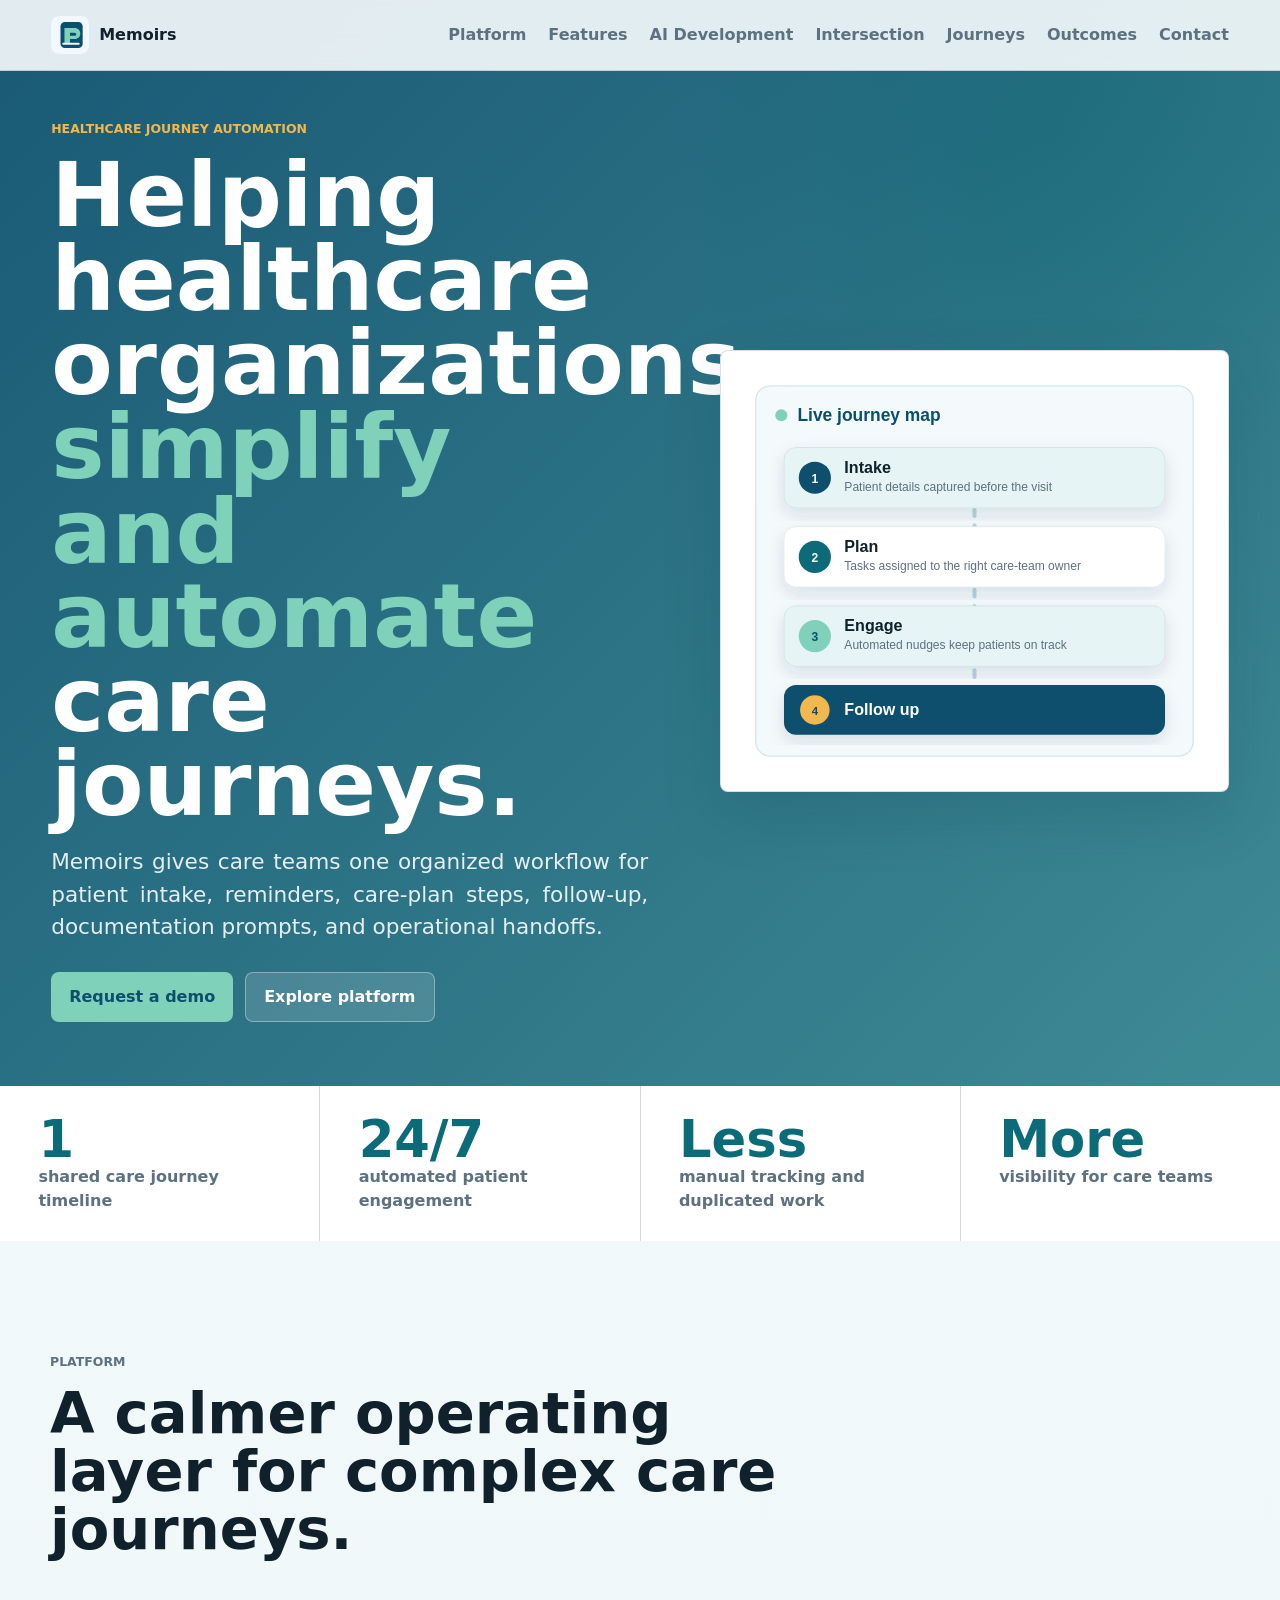
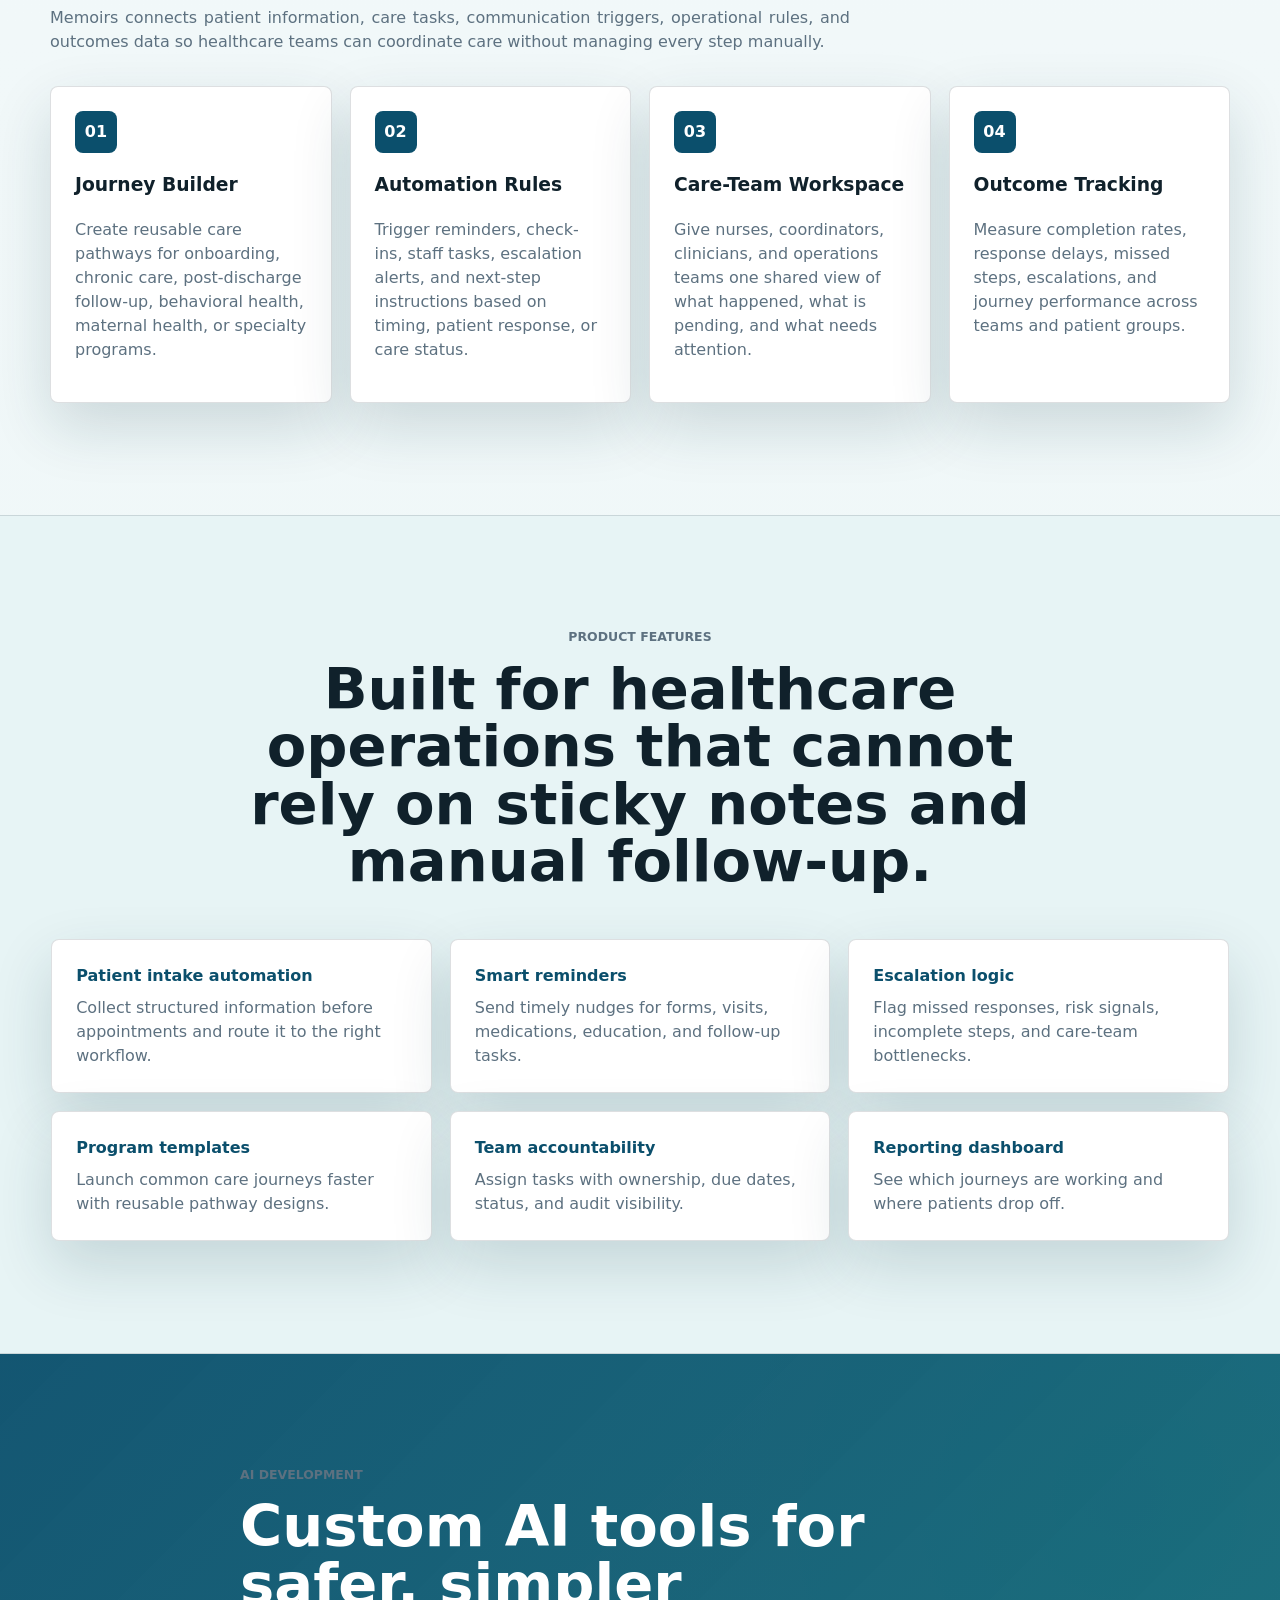
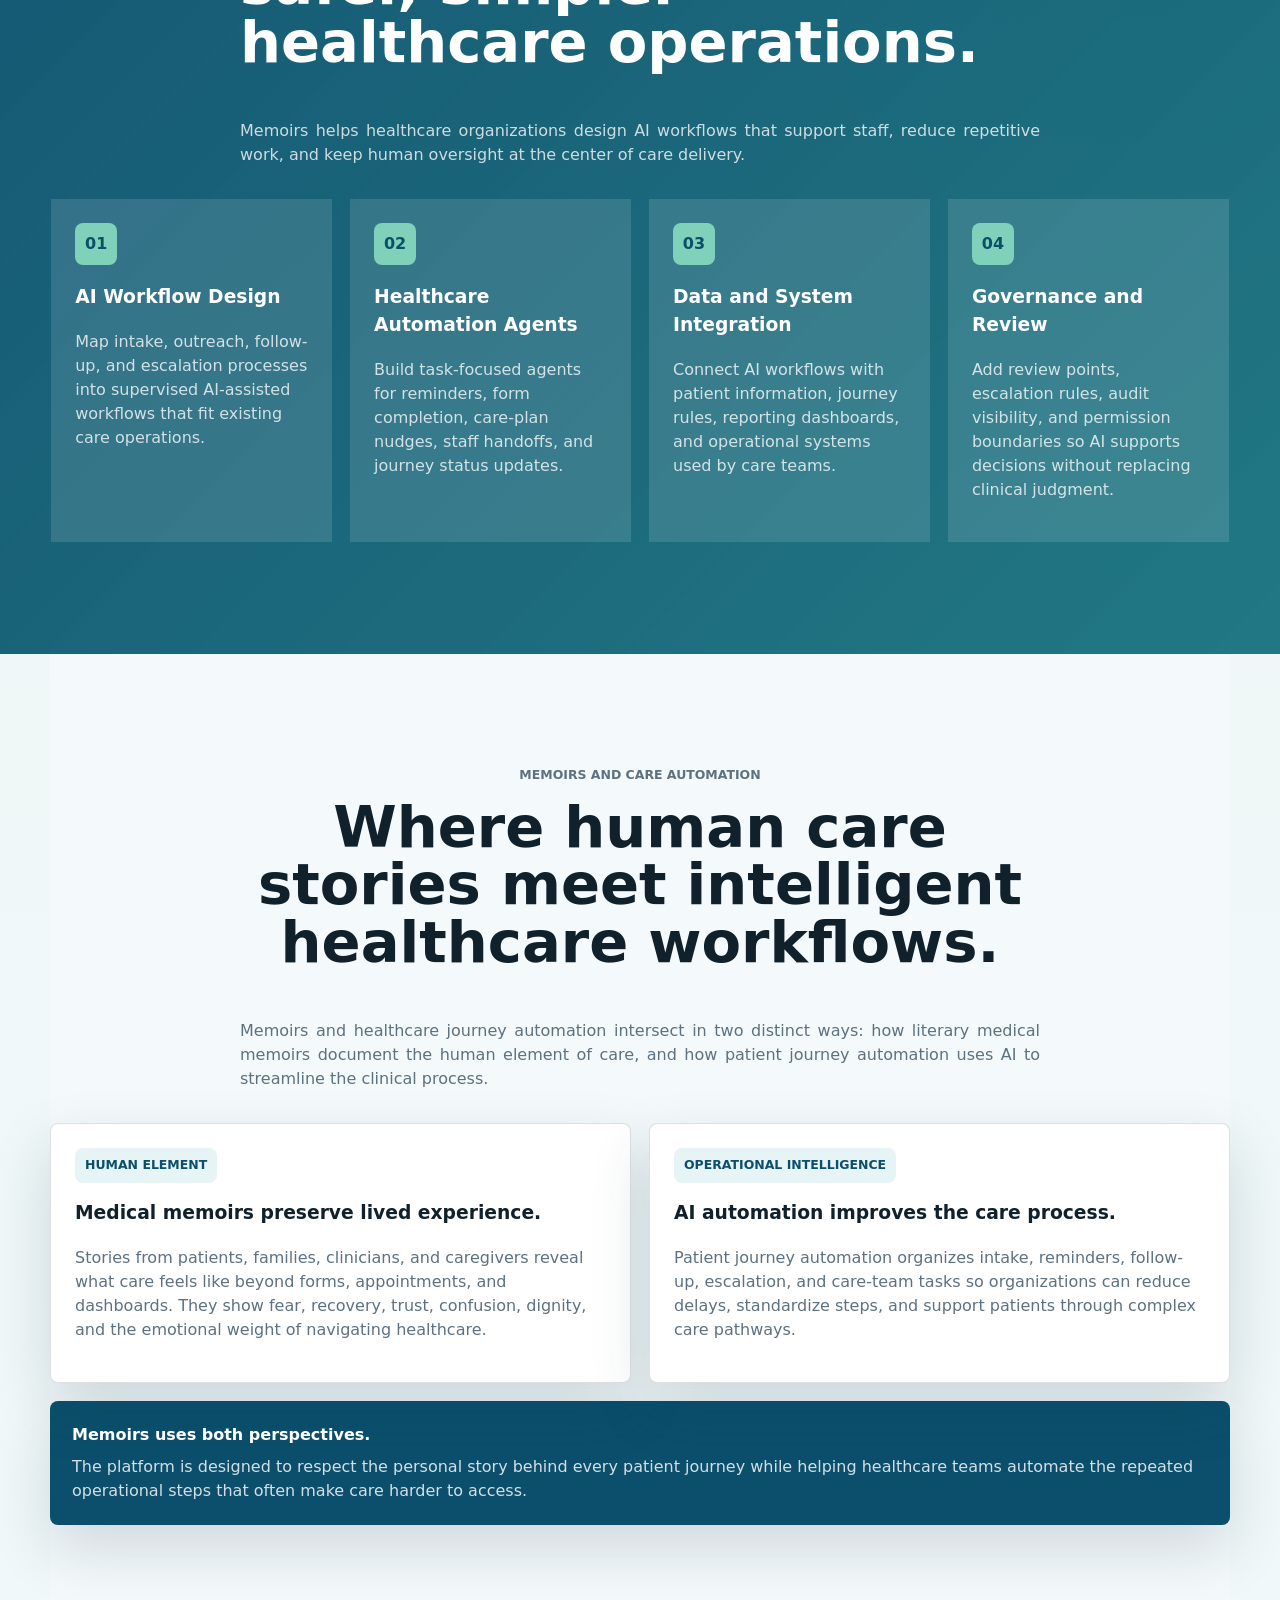
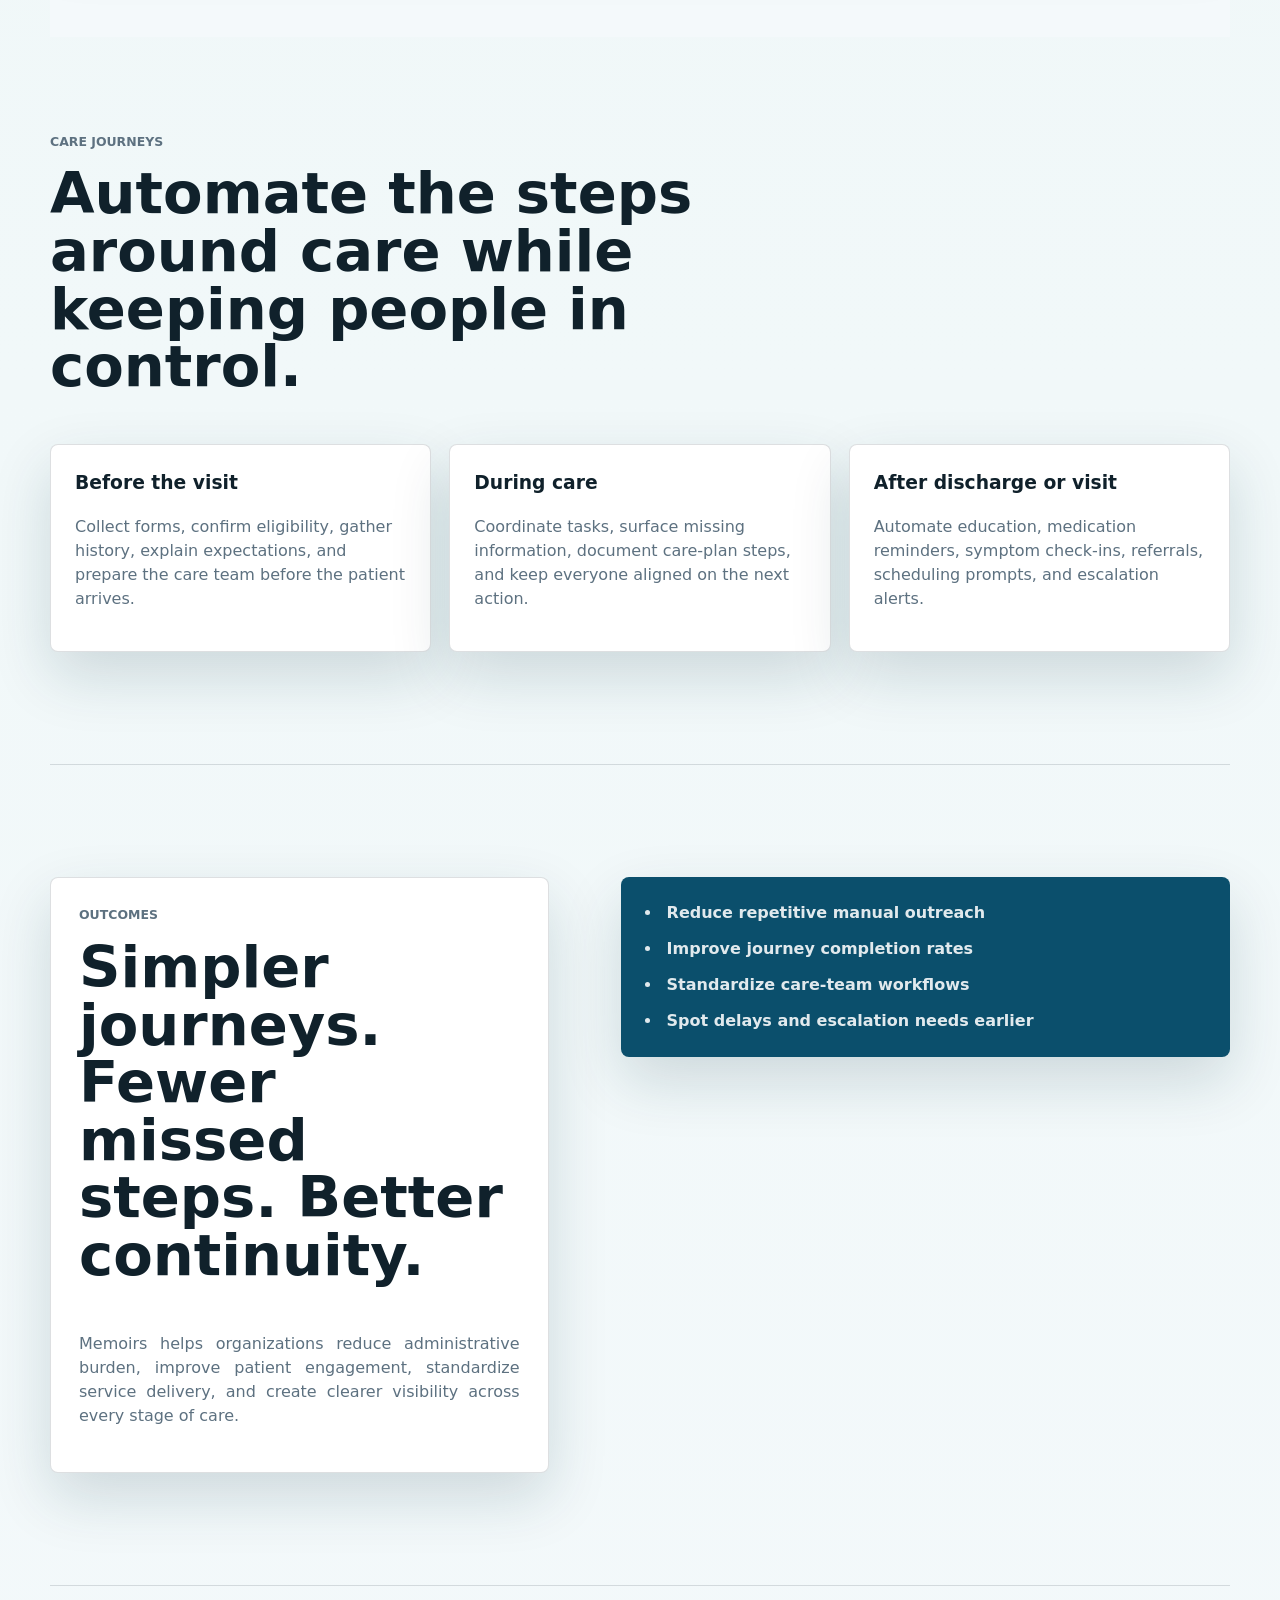
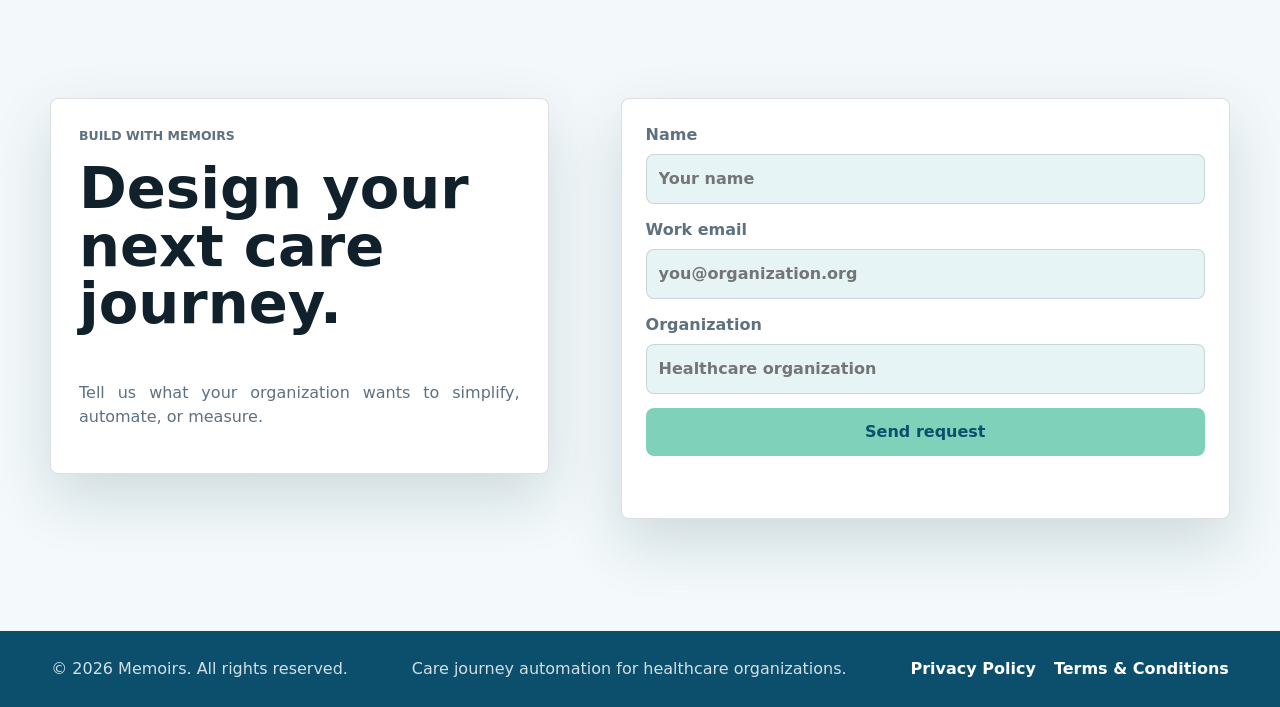
==== index.html @ f2661621 "Initial Memoirs website" ====
<!DOCTYPE html>
<html lang="en">
<head>
  <meta charset="UTF-8">
  <meta name="viewport" content="width=device-width, initial-scale=1.0">
  <title>Memoirs | Automated Care Journeys</title>
  <meta name="description" content="Memoirs helps healthcare organizations simplify and automate care journeys across intake, engagement, follow-up, and care-team operations.">
  <link rel="stylesheet" href="styles.css">
</head>
<body>
  <header class="site-header">
    <a class="brand" href="#top" aria-label="Memoirs home">
      <img src="logo.svg" alt="" aria-hidden="true">
      <span>Memoirs</span>
    </a>
    <nav class="nav-links" aria-label="Main navigation">
      <a href="#platform">Platform</a>
      <a href="#features">Features</a>
      <a href="#ai-development">AI Development</a>
      <a href="#intersection">Intersection</a>
      <a href="#journeys">Journeys</a>
      <a href="#outcomes">Outcomes</a>
      <a href="#contact">Contact</a>
    </nav>
  </header>

  <main id="top">
    <section class="hero">
      <div class="hero-copy">
        <p class="eyebrow">Healthcare Journey Automation</p>
        <h1>
          <span>Helping healthcare organizations</span>
          <span>simplify and automate</span>
          <span>care journeys.</span>
        </h1>
        <p>Memoirs gives care teams one organized workflow for patient intake, reminders, care-plan steps, follow-up, documentation prompts, and operational handoffs.</p>
        <div class="hero-actions">
          <a class="button primary" href="#contact">Request a demo</a>
          <a class="button secondary" href="#platform">Explore platform</a>
        </div>
      </div>
      <div class="journey-panel" aria-label="Care journey workflow preview">
        <img src="journey-map.svg" alt="Live journey map showing intake, plan, engage, and follow up stages">
      </div>
    </section>

    <section class="metrics" aria-label="Memoirs product focus">
      <div><strong>1</strong><span>shared care journey timeline</span></div>
      <div><strong>24/7</strong><span>automated patient engagement</span></div>
      <div><strong>Less</strong><span>manual tracking and duplicated work</span></div>
      <div><strong>More</strong><span>visibility for care teams</span></div>
    </section>

    <section class="section" id="platform">
      <div class="section-heading">
        <p class="eyebrow">Platform</p>
        <h2>A calmer operating layer for complex care journeys.</h2>
        <p>Memoirs connects patient information, care tasks, communication triggers, operational rules, and outcomes data so healthcare teams can coordinate care without managing every step manually.</p>
      </div>
      <div class="platform-grid">
        <article>
          <span>01</span>
          <h3>Journey Builder</h3>
          <p>Create reusable care pathways for onboarding, chronic care, post-discharge follow-up, behavioral health, maternal health, or specialty programs.</p>
        </article>
        <article>
          <span>02</span>
          <h3>Automation Rules</h3>
          <p>Trigger reminders, check-ins, staff tasks, escalation alerts, and next-step instructions based on timing, patient response, or care status.</p>
        </article>
        <article>
          <span>03</span>
          <h3>Care-Team Workspace</h3>
          <p>Give nurses, coordinators, clinicians, and operations teams one shared view of what happened, what is pending, and what needs attention.</p>
        </article>
        <article>
          <span>04</span>
          <h3>Outcome Tracking</h3>
          <p>Measure completion rates, response delays, missed steps, escalations, and journey performance across teams and patient groups.</p>
        </article>
      </div>
    </section>

    <section class="features-section" id="features">
      <div class="section-heading centered-heading">
        <p class="eyebrow">Product Features</p>
        <h2>Built for healthcare operations that cannot rely on sticky notes and manual follow-up.</h2>
      </div>
      <div class="feature-list">
        <div><strong>Patient intake automation</strong><span>Collect structured information before appointments and route it to the right workflow.</span></div>
        <div><strong>Smart reminders</strong><span>Send timely nudges for forms, visits, medications, education, and follow-up tasks.</span></div>
        <div><strong>Escalation logic</strong><span>Flag missed responses, risk signals, incomplete steps, and care-team bottlenecks.</span></div>
        <div><strong>Program templates</strong><span>Launch common care journeys faster with reusable pathway designs.</span></div>
        <div><strong>Team accountability</strong><span>Assign tasks with ownership, due dates, status, and audit visibility.</span></div>
        <div><strong>Reporting dashboard</strong><span>See which journeys are working and where patients drop off.</span></div>
      </div>
    </section>

    <section class="ai-development-section" id="ai-development">
      <div class="section-heading">
        <p class="eyebrow">AI Development</p>
        <h2>Custom AI tools for safer, simpler healthcare operations.</h2>
        <p>Memoirs helps healthcare organizations design AI workflows that support staff, reduce repetitive work, and keep human oversight at the center of care delivery.</p>
      </div>
      <div class="ai-development-grid">
        <article>
          <span>01</span>
          <h3>AI Workflow Design</h3>
          <p>Map intake, outreach, follow-up, and escalation processes into supervised AI-assisted workflows that fit existing care operations.</p>
        </article>
        <article>
          <span>02</span>
          <h3>Healthcare Automation Agents</h3>
          <p>Build task-focused agents for reminders, form completion, care-plan nudges, staff handoffs, and journey status updates.</p>
        </article>
        <article>
          <span>03</span>
          <h3>Data and System Integration</h3>
          <p>Connect AI workflows with patient information, journey rules, reporting dashboards, and operational systems used by care teams.</p>
        </article>
        <article>
          <span>04</span>
          <h3>Governance and Review</h3>
          <p>Add review points, escalation rules, audit visibility, and permission boundaries so AI supports decisions without replacing clinical judgment.</p>
        </article>
      </div>
    </section>

    <section class="intersection-section" id="intersection">
      <div class="section-heading centered-heading">
        <p class="eyebrow">Memoirs and Care Automation</p>
        <h2>Where human care stories meet intelligent healthcare workflows.</h2>
        <p>Memoirs and healthcare journey automation intersect in two distinct ways: how literary medical memoirs document the human element of care, and how patient journey automation uses AI to streamline the clinical process.</p>
      </div>
      <div class="intersection-grid">
        <article>
          <span>Human Element</span>
          <h3>Medical memoirs preserve lived experience.</h3>
          <p>Stories from patients, families, clinicians, and caregivers reveal what care feels like beyond forms, appointments, and dashboards. They show fear, recovery, trust, confusion, dignity, and the emotional weight of navigating healthcare.</p>
        </article>
        <article>
          <span>Operational Intelligence</span>
          <h3>AI automation improves the care process.</h3>
          <p>Patient journey automation organizes intake, reminders, follow-up, escalation, and care-team tasks so organizations can reduce delays, standardize steps, and support patients through complex care pathways.</p>
        </article>
      </div>
      <div class="intersection-note">
        <strong>Memoirs uses both perspectives.</strong>
        <p>The platform is designed to respect the personal story behind every patient journey while helping healthcare teams automate the repeated operational steps that often make care harder to access.</p>
      </div>
    </section>

    <section class="section journey-section" id="journeys">
      <div class="section-heading">
        <p class="eyebrow">Care Journeys</p>
        <h2>Automate the steps around care while keeping people in control.</h2>
      </div>
      <div class="journey-grid">
        <article>
          <h3>Before the visit</h3>
          <p>Collect forms, confirm eligibility, gather history, explain expectations, and prepare the care team before the patient arrives.</p>
        </article>
        <article>
          <h3>During care</h3>
          <p>Coordinate tasks, surface missing information, document care-plan steps, and keep everyone aligned on the next action.</p>
        </article>
        <article>
          <h3>After discharge or visit</h3>
          <p>Automate education, medication reminders, symptom check-ins, referrals, scheduling prompts, and escalation alerts.</p>
        </article>
      </div>
    </section>

    <section class="outcomes-section" id="outcomes">
      <div class="outcomes-copy">
        <p class="eyebrow">Outcomes</p>
        <h2>Simpler journeys. Fewer missed steps. Better continuity.</h2>
        <p>Memoirs helps organizations reduce administrative burden, improve patient engagement, standardize service delivery, and create clearer visibility across every stage of care.</p>
      </div>
      <ul>
        <li>Reduce repetitive manual outreach</li>
        <li>Improve journey completion rates</li>
        <li>Standardize care-team workflows</li>
        <li>Spot delays and escalation needs earlier</li>
      </ul>
    </section>

    <section class="contact-section" id="contact">
      <div class="contact-copy">
        <p class="eyebrow">Build With Memoirs</p>
        <h2>Design your next care journey.</h2>
        <p>Tell us what your organization wants to simplify, automate, or measure.</p>
      </div>
      <form class="contact-form">
        <label>Name<input type="text" name="name" placeholder="Your name"></label>
        <label>Work email<input type="email" name="email" placeholder="you@organization.org"></label>
        <label>Organization<input type="text" name="organization" placeholder="Healthcare organization"></label>
        <button class="button primary" type="submit">Send request</button>
        <p class="form-note" role="status" aria-live="polite"></p>
      </form>
    </section>
  </main>

  <footer class="site-footer">
    <span>&copy; 2026 Memoirs. All rights reserved.</span>
    <span>Care journey automation for healthcare organizations.</span>
    <nav class="footer-links" aria-label="Footer navigation">
      <a href="privacy.html">Privacy Policy</a>
      <a href="terms.html">Terms &amp; Conditions</a>
    </nav>
  </footer>

  <script src="script.js"></script>
</body>
</html>
---- styles.css ----
:root {
  --ink: #10212b;
  --muted: #5d7180;
  --paper: #f4f9fb;
  --panel: #ffffff;
  --soft: #e7f4f5;
  --line: rgba(16, 33, 43, 0.14);
  --teal: #0b6b78;
  --blue: #0b4f6c;
  --mint: #7fd1b9;
  --gold: #f0b84f;
  --white: #ffffff;
  --shadow: 0 24px 60px rgba(12, 55, 68, 0.16);
}

* {
  box-sizing: border-box;
}

html {
  scroll-behavior: smooth;
}

body {
  margin: 0;
  color: var(--ink);
  background:
    linear-gradient(180deg, #f4f9fb 0%, #eef7f7 46%, #f4f9fb 100%);
  font-family: Inter, ui-sans-serif, system-ui, -apple-system, BlinkMacSystemFont, "Segoe UI", sans-serif;
  line-height: 1.5;
}

a {
  color: inherit;
  text-decoration: none;
}

button,
input {
  font: inherit;
}

.site-header {
  position: fixed;
  inset: 0 0 auto;
  z-index: 10;
  display: flex;
  align-items: center;
  justify-content: space-between;
  gap: 22px;
  padding: 16px clamp(18px, 4vw, 56px);
  background: rgba(244, 249, 251, 0.92);
  border-bottom: 1px solid var(--line);
  backdrop-filter: blur(16px);
}

.brand {
  display: inline-flex;
  align-items: center;
  gap: 10px;
  font-weight: 900;
}

.brand img {
  width: 38px;
  height: 38px;
  border-radius: 8px;
}

.nav-links {
  display: flex;
  gap: 22px;
  color: var(--muted);
  font-weight: 750;
}

.hero {
  display: grid;
  grid-template-columns: minmax(0, 1.08fr) minmax(320px, 0.92fr);
  gap: clamp(28px, 6vw, 72px);
  align-items: center;
  min-height: 92vh;
  padding: 120px clamp(18px, 4vw, 56px) 64px;
  background:
    linear-gradient(135deg, rgba(11, 79, 108, 0.94), rgba(11, 107, 120, 0.78)),
    radial-gradient(circle at 82% 12%, rgba(127, 209, 185, 0.75), transparent 24rem);
  color: var(--white);
}

.hero-copy {
  max-width: 760px;
}

.eyebrow {
  margin: 0 0 14px;
  color: var(--gold);
  font-size: 0.78rem;
  font-weight: 900;
  letter-spacing: 0;
  text-transform: uppercase;
}

h1,
h2,
h3,
p {
  margin-top: 0;
}

h1 {
  margin-bottom: 20px;
  font-size: clamp(3.2rem, 7vw, 7rem);
  line-height: 0.94;
}

h1 span {
  display: block;
}

h1 span:nth-child(2) {
  color: var(--mint);
}

h2 {
  font-size: clamp(2rem, 4.5vw, 4.2rem);
  line-height: 1;
}

.hero p:not(.eyebrow) {
  max-width: 690px;
  color: rgba(255, 255, 255, 0.88);
  font-size: clamp(1.08rem, 2vw, 1.35rem);
}

.hero-actions {
  display: flex;
  gap: 12px;
  flex-wrap: wrap;
  margin-top: 28px;
}

.button {
  display: inline-flex;
  min-height: 46px;
  align-items: center;
  justify-content: center;
  padding: 12px 18px;
  border: 0;
  border-radius: 8px;
  font-weight: 900;
  cursor: pointer;
}

.button.primary {
  color: var(--blue);
  background: var(--mint);
}

.button.secondary {
  color: var(--white);
  background: rgba(255, 255, 255, 0.14);
  border: 1px solid rgba(255, 255, 255, 0.34);
}

.journey-panel,
.contact-form,
.platform-grid article,
.feature-list div,
.journey-grid article {
  background: var(--panel);
  border: 1px solid var(--line);
  border-radius: 8px;
  box-shadow: var(--shadow);
}

.journey-panel {
  padding: 12px;
  color: var(--ink);
}

.journey-panel img {
  display: block;
  width: 100%;
  height: auto;
  border-radius: 8px;
}

.journey-panel span,
.section-heading p,
.platform-grid p,
.feature-list span,
.journey-grid p,
.outcomes-section p,
.outcomes-section li,
.contact-section p {
  color: var(--muted);
}

.hero-copy p:not(.eyebrow),
.section-heading p:not(.eyebrow),
.outcomes-copy p,
.contact-copy p {
  text-align: justify;
}

.metrics {
  display: grid;
  grid-template-columns: repeat(4, minmax(0, 1fr));
  gap: 1px;
  background: var(--line);
}

.metrics div {
  padding: 28px clamp(18px, 3vw, 42px);
  background: var(--white);
}

.metrics strong {
  display: block;
  color: var(--teal);
  font-size: clamp(1.8rem, 4vw, 3.3rem);
  line-height: 1;
}

.metrics span {
  color: var(--muted);
  font-weight: 800;
}

.section,
.features-section,
.ai-development-section,
.intersection-section,
.journey-section,
.outcomes-section,
.contact-section {
  width: min(1180px, calc(100% - 36px));
  margin: 0 auto;
  padding: clamp(64px, 9vw, 112px) 0;
}

.section-heading {
  max-width: 800px;
  margin-bottom: 32px;
}

.centered-heading {
  margin-right: auto;
  margin-left: auto;
  text-align: center;
}

.centered-heading p {
  text-align: center;
}

.platform-grid,
.ai-development-grid,
.intersection-grid,
.feature-list,
.journey-grid {
  display: grid;
  gap: 18px;
}

.platform-grid {
  grid-template-columns: repeat(4, minmax(0, 1fr));
}

.ai-development-grid {
  grid-template-columns: repeat(4, minmax(0, 1fr));
}

.feature-list {
  grid-template-columns: repeat(3, minmax(0, 1fr));
}

.journey-grid {
  grid-template-columns: repeat(3, minmax(0, 1fr));
}

.intersection-grid {
  grid-template-columns: repeat(2, minmax(0, 1fr));
}

.platform-grid article,
.ai-development-grid article,
.intersection-grid article,
.feature-list div,
.journey-grid article {
  display: flex;
  min-height: 100%;
  flex-direction: column;
  padding: 24px;
}

.platform-grid span {
  display: inline-grid;
  width: 42px;
  height: 42px;
  margin-bottom: 18px;
  place-items: center;
  color: var(--white);
  background: var(--blue);
  border-radius: 8px;
  font-weight: 900;
}

.feature-list strong {
  display: block;
  margin-bottom: 8px;
  color: var(--blue);
}

.ai-development-section {
  width: 100%;
  max-width: none;
  padding-right: clamp(18px, 4vw, 56px);
  padding-left: clamp(18px, 4vw, 56px);
  color: var(--white);
  background:
    linear-gradient(135deg, rgba(11, 79, 108, 0.96), rgba(11, 107, 120, 0.9)),
    radial-gradient(circle at 88% 16%, rgba(127, 209, 185, 0.36), transparent 24rem);
}

.ai-development-section > * {
  width: min(1180px, 100%);
  margin-right: auto;
  margin-left: auto;
}

.ai-development-section .section-heading p:not(.eyebrow),
.ai-development-grid p {
  color: rgba(255, 255, 255, 0.78);
}

.ai-development-grid article {
  background: rgba(255, 255, 255, 0.12);
  border-color: rgba(255, 255, 255, 0.2);
  box-shadow: none;
}

.ai-development-grid span {
  display: inline-grid;
  width: 42px;
  height: 42px;
  margin-bottom: 18px;
  place-items: center;
  color: var(--blue);
  background: var(--mint);
  border-radius: 8px;
  font-weight: 900;
}

.intersection-section {
  background: var(--paper);
}

.intersection-grid article {
  background: var(--panel);
  border: 1px solid var(--line);
  border-radius: 8px;
  box-shadow: var(--shadow);
}

.intersection-grid span {
  display: inline-flex;
  width: fit-content;
  margin-bottom: 16px;
  padding: 8px 10px;
  color: var(--blue);
  background: var(--soft);
  border-radius: 8px;
  font-size: 0.78rem;
  font-weight: 900;
  text-transform: uppercase;
}

.intersection-grid p {
  color: var(--muted);
}

.intersection-note {
  display: grid;
  gap: 8px;
  margin-top: 18px;
  padding: 22px;
  color: var(--white);
  background: var(--blue);
  border-radius: 8px;
  box-shadow: var(--shadow);
}

.intersection-note p {
  margin-bottom: 0;
  color: rgba(255, 255, 255, 0.82);
}

.features-section,
.outcomes-section {
  border-top: 1px solid var(--line);
  border-bottom: 1px solid var(--line);
}

.features-section {
  width: 100%;
  max-width: none;
  padding-right: clamp(18px, 4vw, 56px);
  padding-left: clamp(18px, 4vw, 56px);
  background: var(--soft);
}

.features-section > * {
  width: min(1180px, 100%);
  margin-right: auto;
  margin-left: auto;
}

.journey-section {
  padding-top: clamp(64px, 8vw, 96px);
}

.outcomes-section,
.contact-section {
  display: grid;
  grid-template-columns: 0.9fr 1.1fr;
  gap: clamp(28px, 6vw, 72px);
  align-items: start;
}

.outcomes-copy,
.contact-copy {
  padding: 28px;
  background: var(--panel);
  border: 1px solid var(--line);
  border-radius: 8px;
  box-shadow: var(--shadow);
}

.outcomes-section ul {
  display: grid;
  gap: 12px;
  margin: 0;
  padding: 24px;
  background: var(--blue);
  border-radius: 8px;
  list-style-position: inside;
  box-shadow: var(--shadow);
}

.outcomes-section li {
  color: rgba(255, 255, 255, 0.88);
  font-weight: 800;
}

.contact-form {
  display: grid;
  gap: 14px;
  padding: 24px;
}

.contact-form label {
  display: grid;
  gap: 7px;
  color: var(--muted);
  font-weight: 850;
}

.contact-form input {
  width: 100%;
  min-height: 48px;
  padding: 12px;
  color: var(--ink);
  background: var(--soft);
  border: 1px solid var(--line);
  border-radius: 8px;
}

.contact-form .button {
  width: 100%;
}

.form-note {
  min-height: 24px;
  margin: 0;
  color: var(--teal);
  font-weight: 900;
}

.site-footer {
  display: flex;
  align-items: center;
  justify-content: space-between;
  gap: 18px;
  flex-wrap: wrap;
  padding: 26px clamp(18px, 4vw, 56px);
  color: rgba(255, 255, 255, 0.82);
  background: var(--blue);
}

.footer-links {
  display: flex;
  gap: 18px;
  flex-wrap: wrap;
}

.footer-links a {
  color: var(--white);
  font-weight: 900;
}

.legal-page {
  width: min(980px, calc(100% - 36px));
  margin: 0 auto;
  padding: 128px 0 80px;
}

.legal-hero {
  padding-bottom: 28px;
  border-bottom: 1px solid var(--line);
}

.legal-hero h1 {
  margin-bottom: 14px;
  color: var(--blue);
  font-size: clamp(2.7rem, 6vw, 5.6rem);
}

.legal-hero p,
.legal-content p {
  color: var(--muted);
}

.legal-content {
  display: grid;
  gap: 18px;
  padding-top: 34px;
}

.legal-content h2 {
  margin: 16px 0 0;
  color: var(--blue);
  font-size: clamp(1.45rem, 2.5vw, 2.1rem);
}

.legal-content p {
  margin-bottom: 0;
}

@media (max-width: 900px) {
  .nav-links {
    display: none;
  }

  .hero,
  .outcomes-section,
  .contact-section,
  .platform-grid,
  .ai-development-grid,
  .intersection-grid,
  .metrics,
  .feature-list,
  .journey-grid {
    grid-template-columns: 1fr;
  }
}

@media (max-width: 620px) {
  .hero {
    min-height: auto;
    padding: 104px 16px 44px;
  }

  .hero-actions .button {
    width: 100%;
  }
}
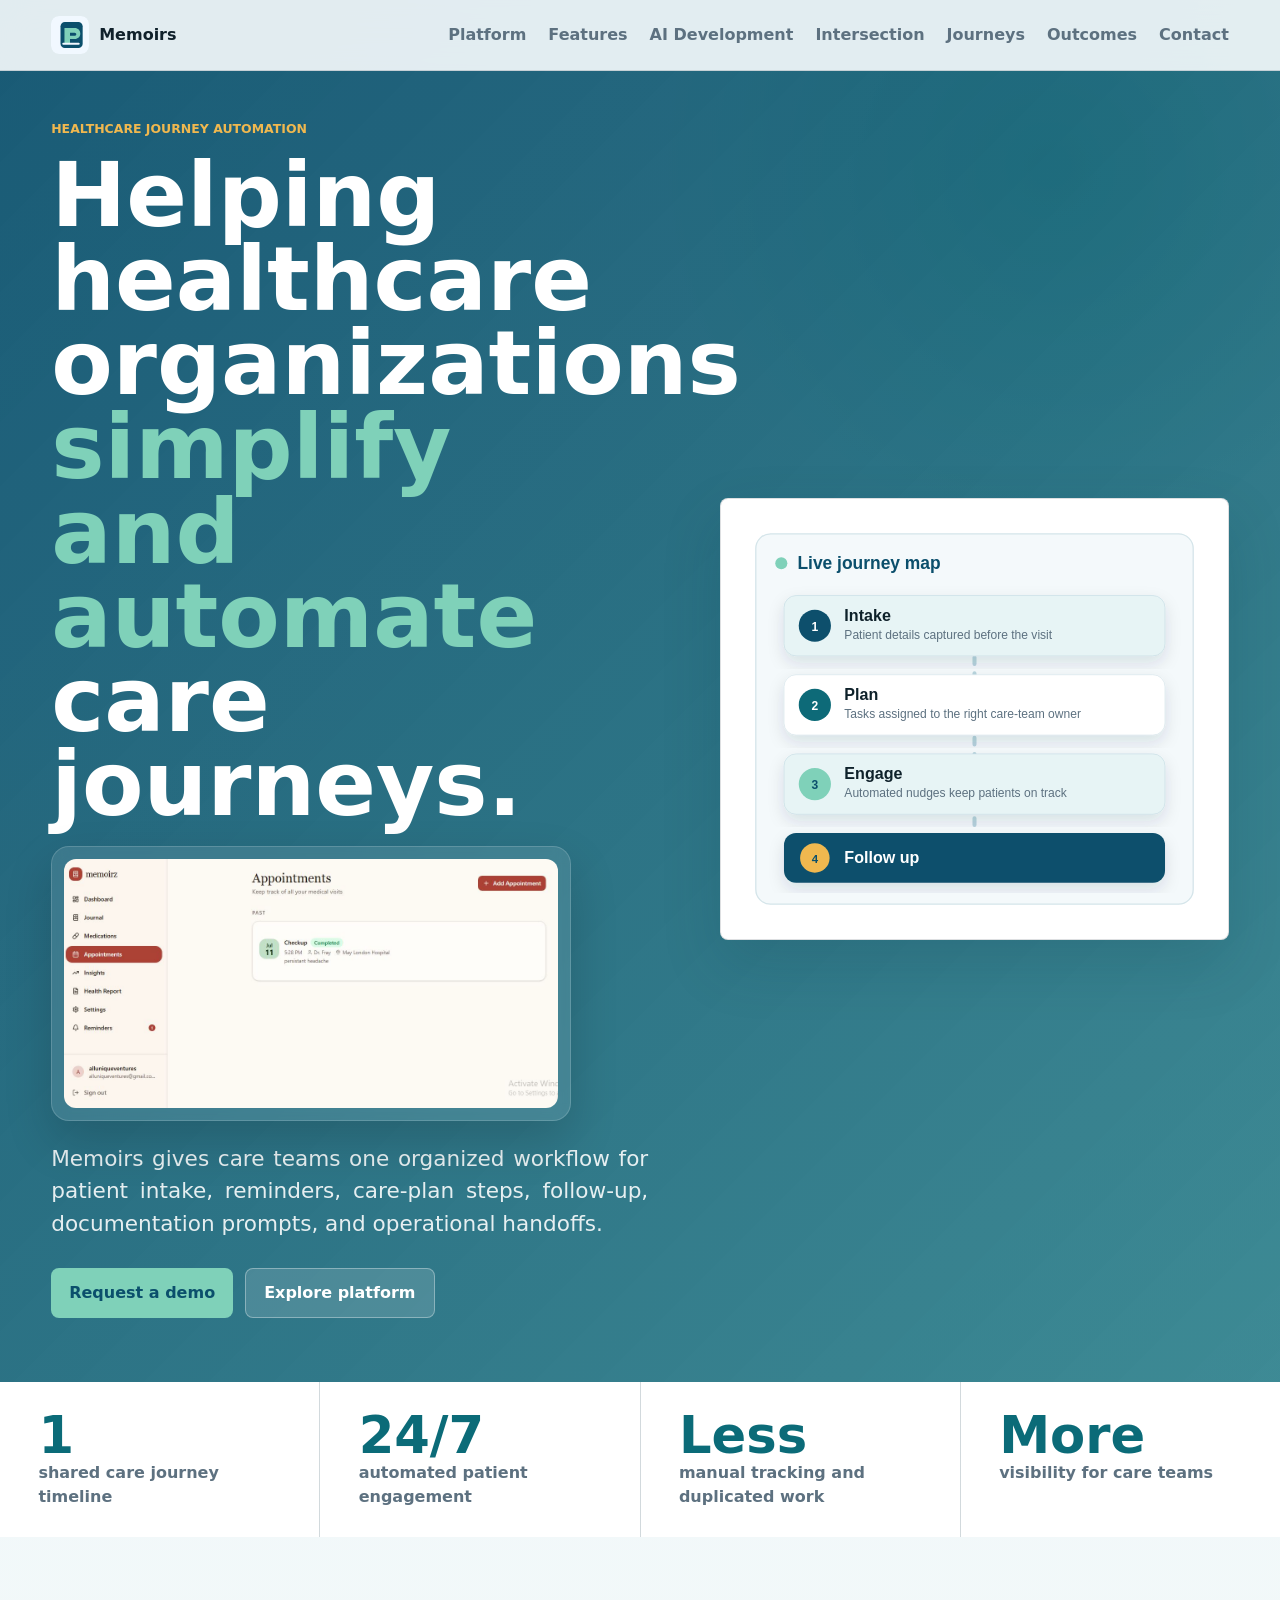
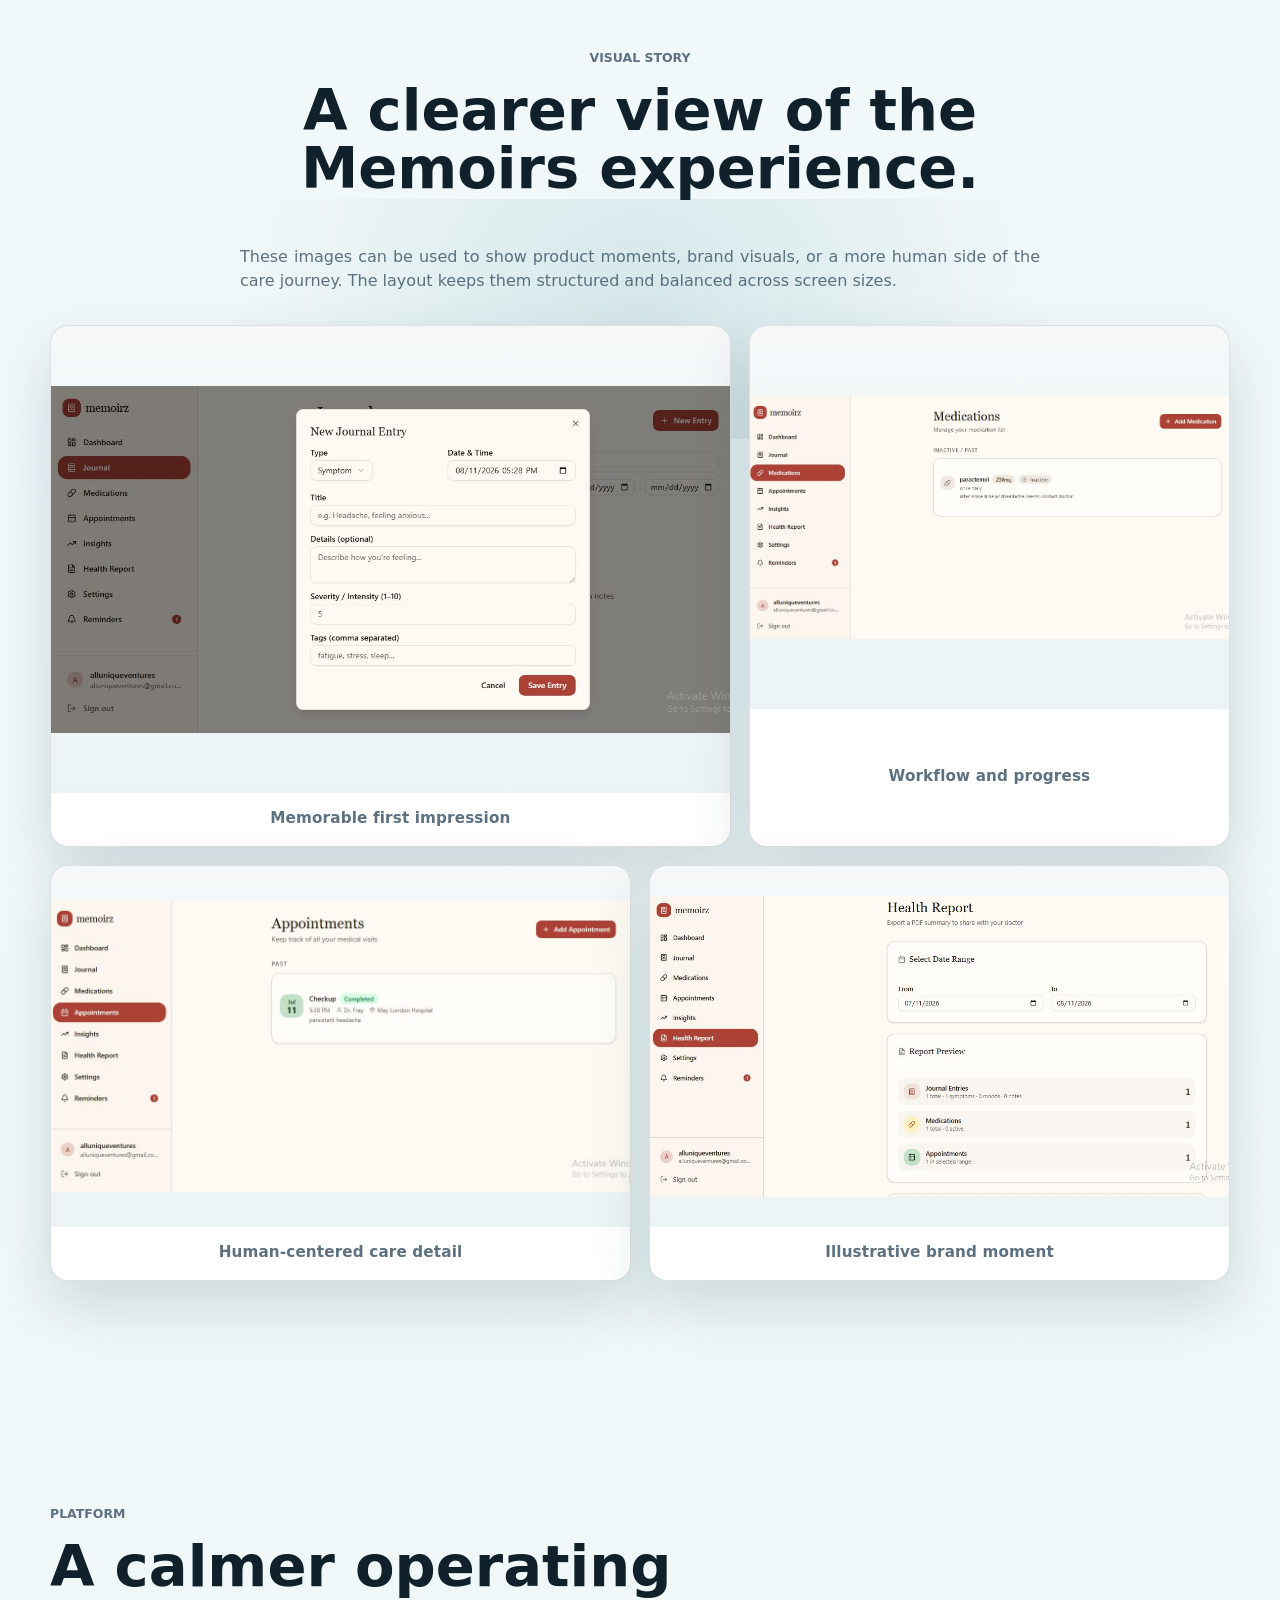
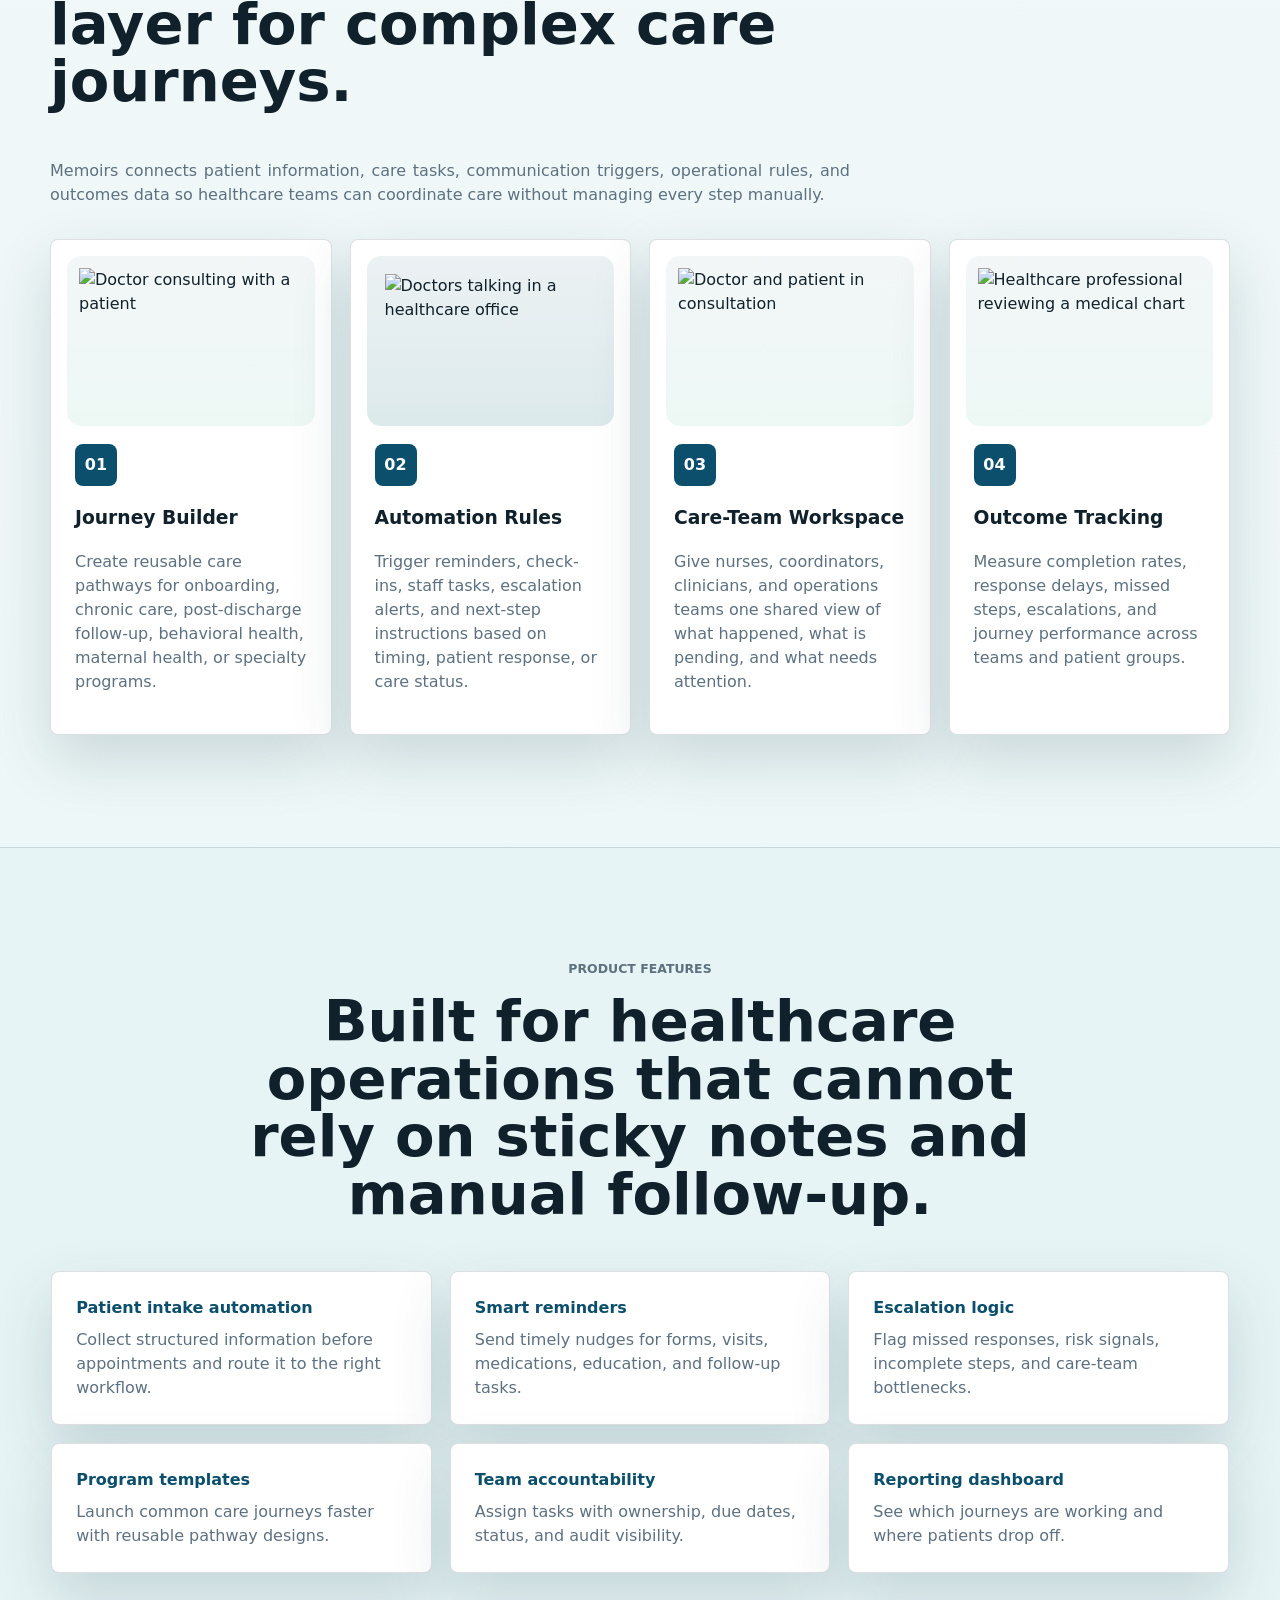
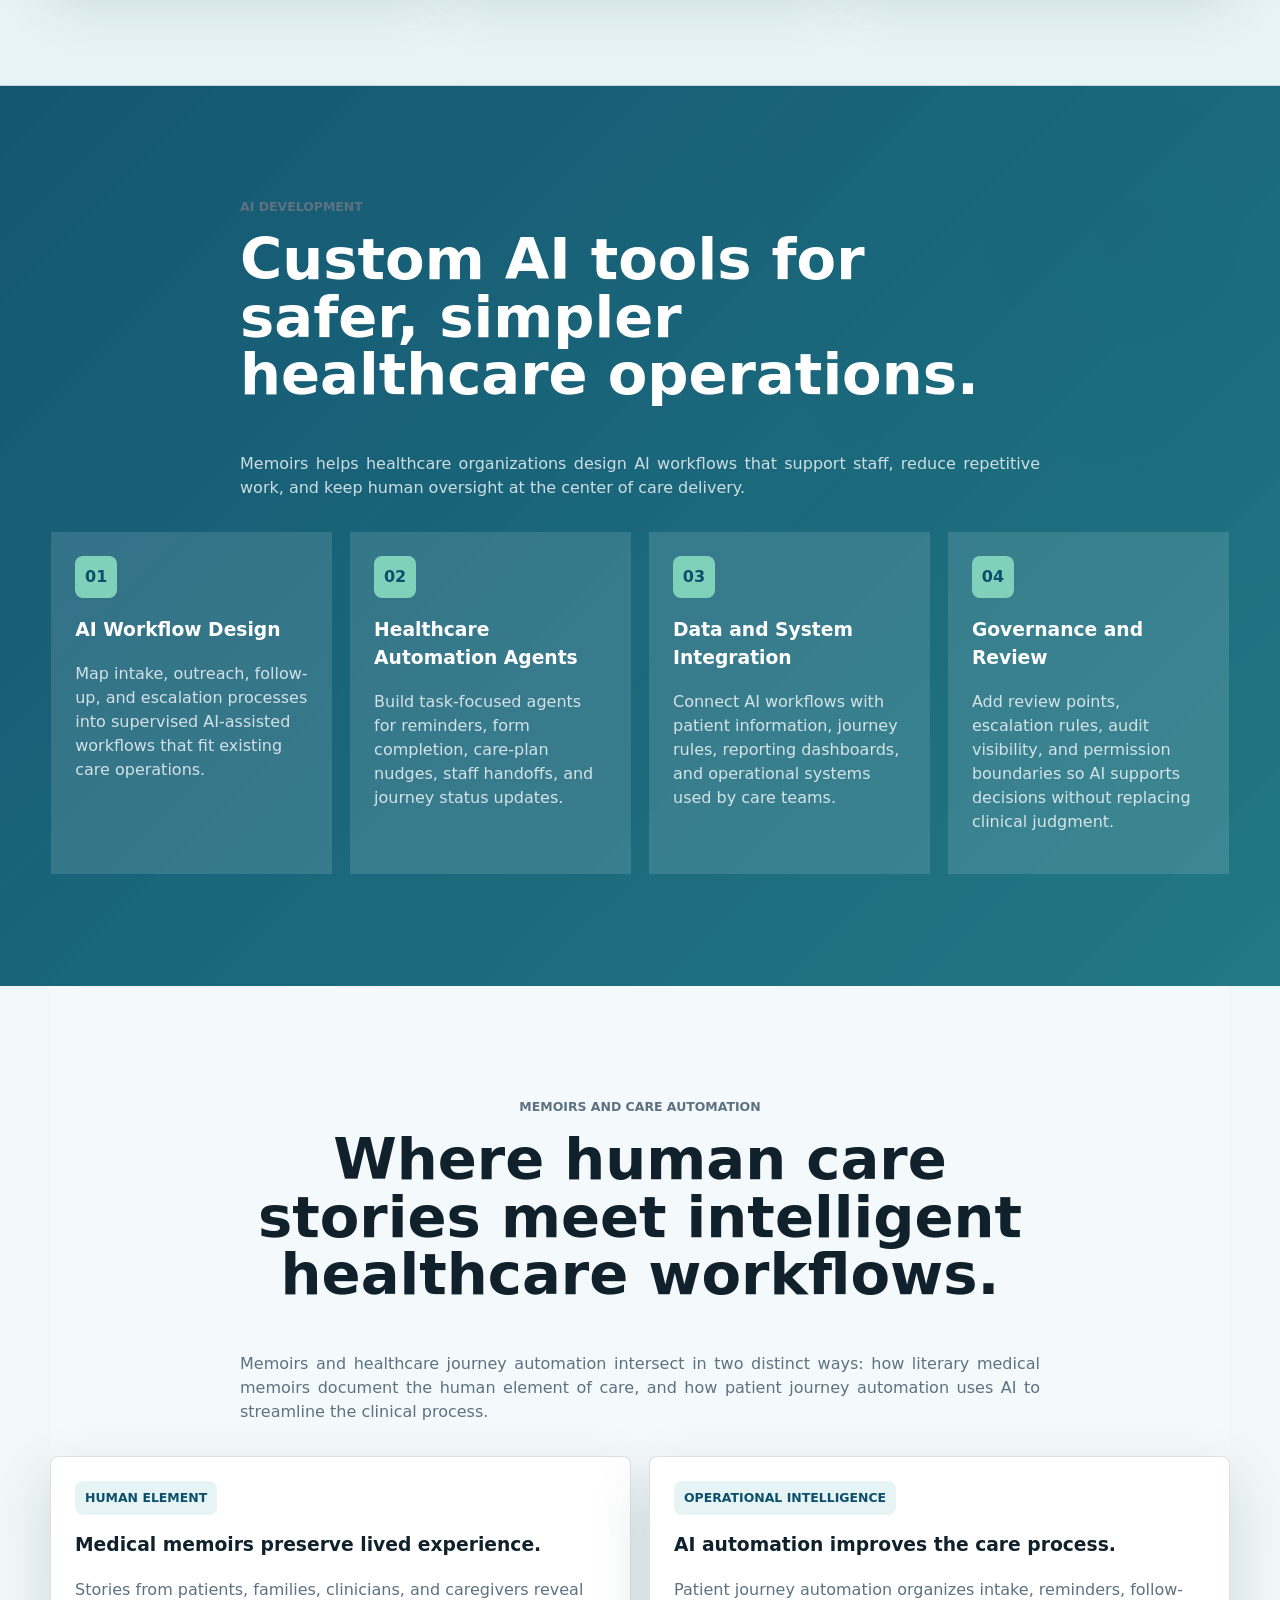
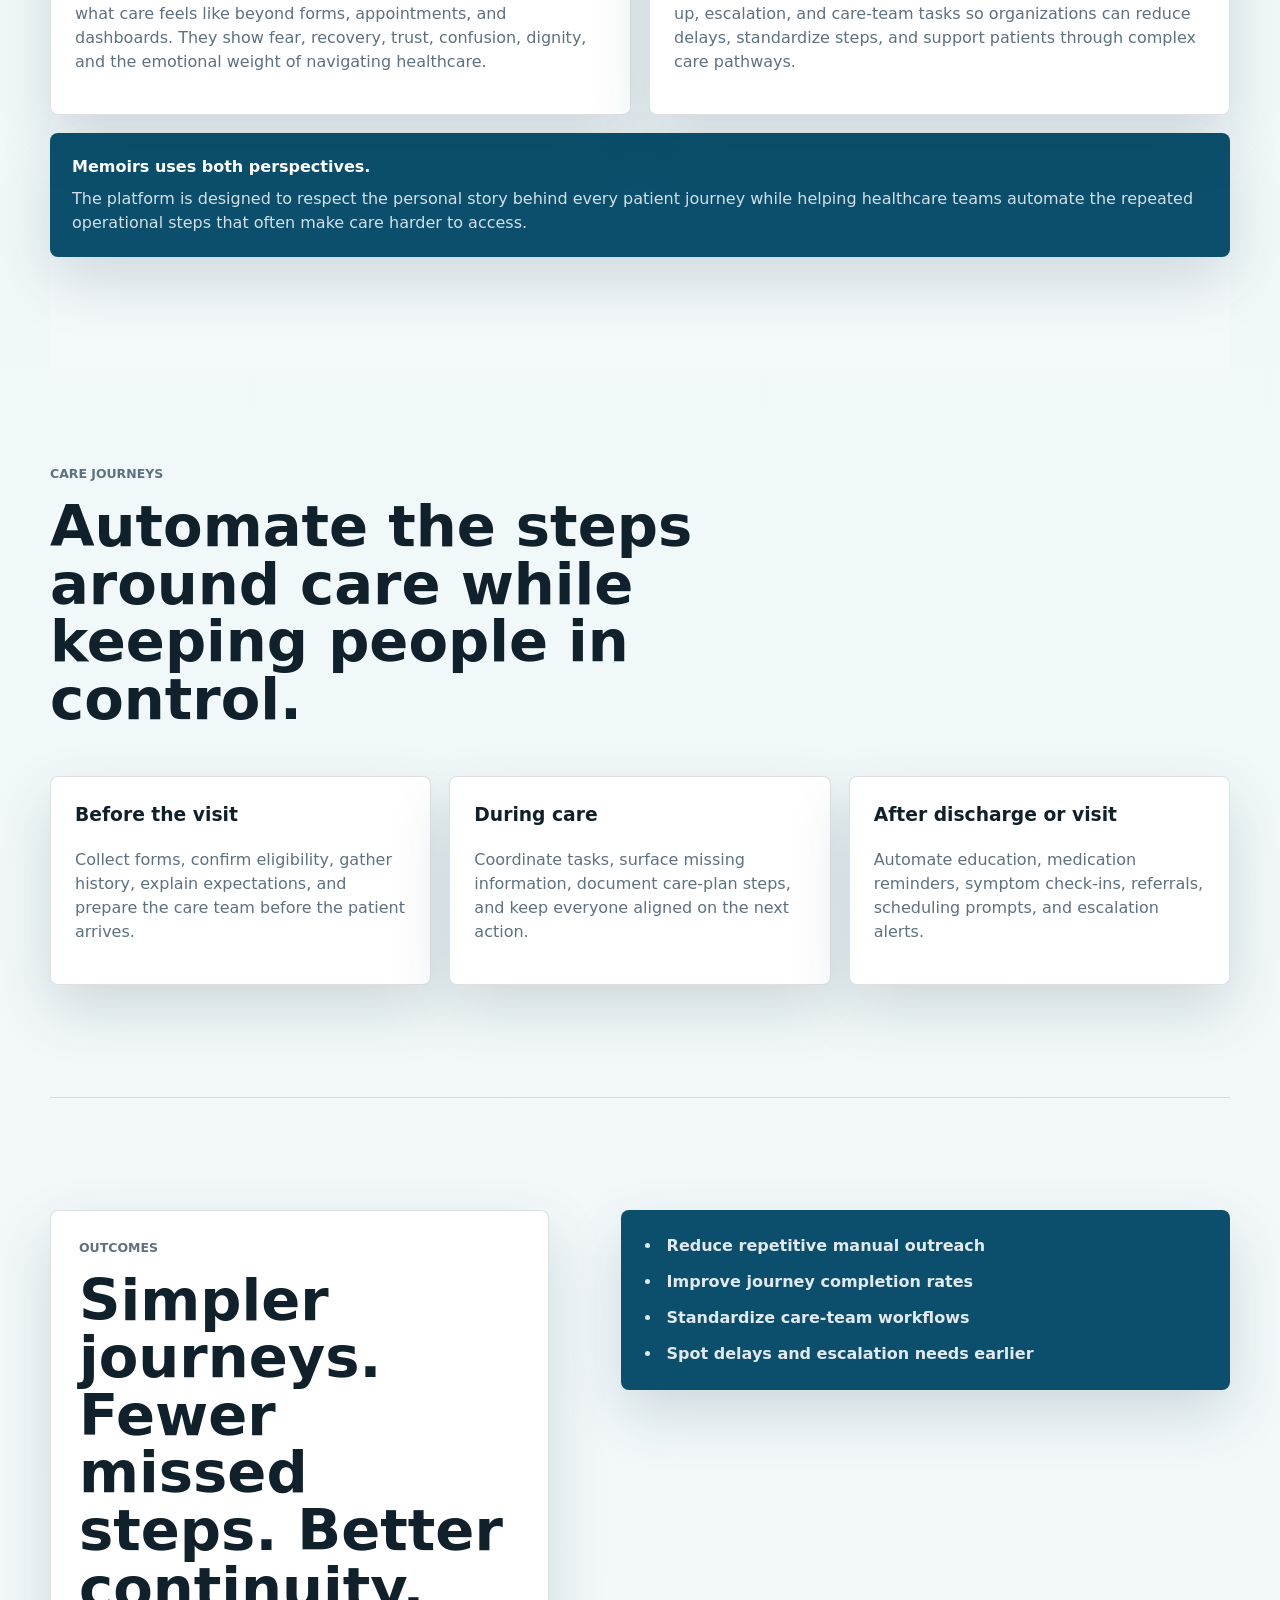
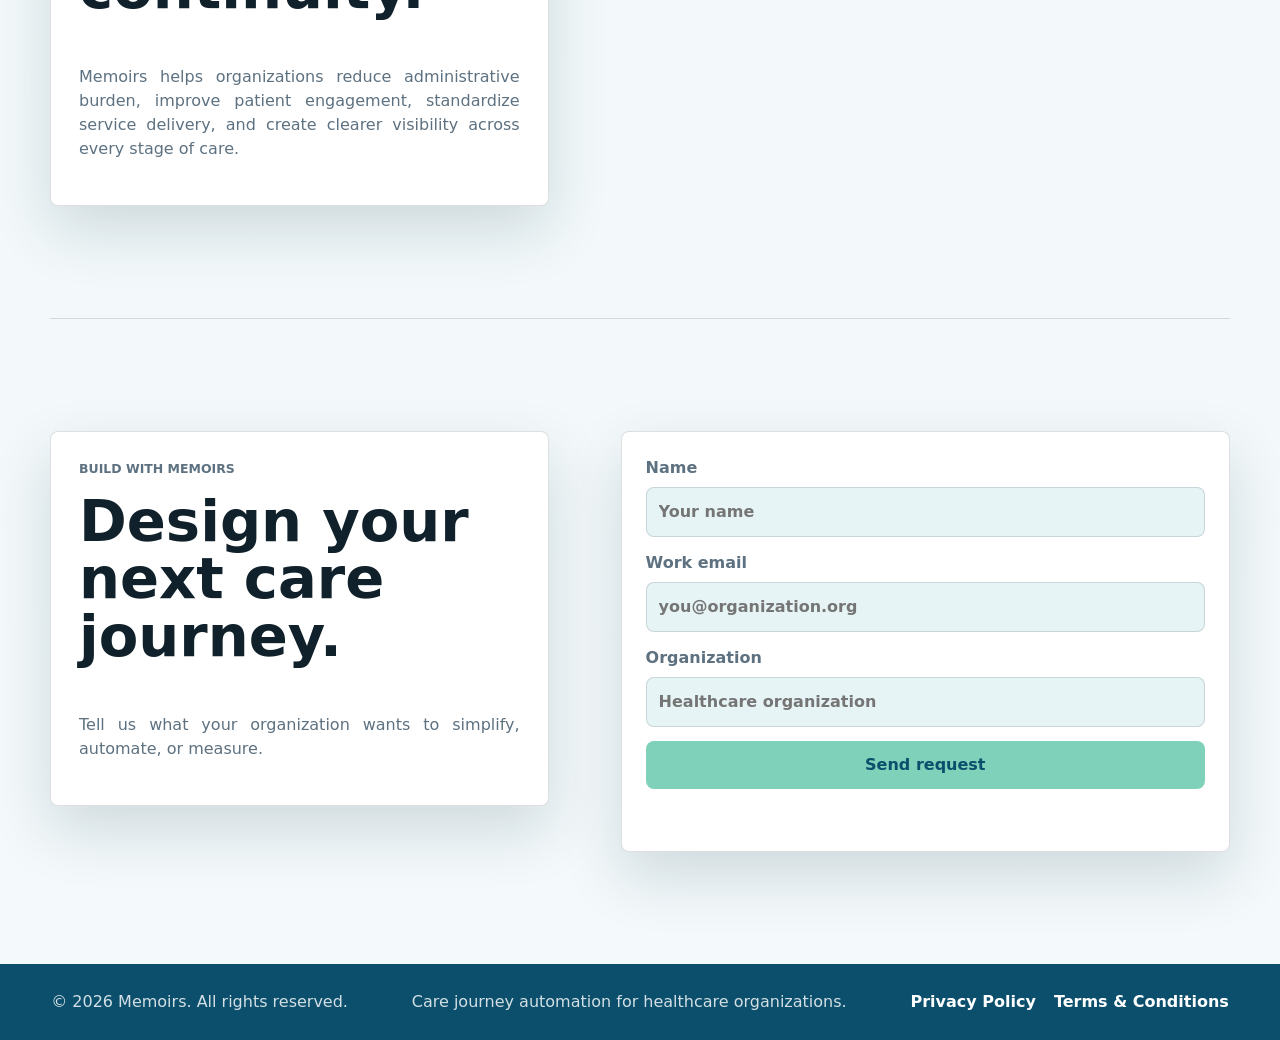
==== commit 5e57860a: "Add gallery visuals and SEO files" ====
--- a/index.html
+++ b/index.html
@@ -33,6 +33,9 @@
           <span>simplify and automate</span>
           <span>care journeys.</span>
         </h1>
+        <div class="hero-inline-image" aria-label="Memoirs visual image">
+          <img src="m3.JPG" alt="Memoirs visual showing a healthcare journey moment">
+        </div>
         <p>Memoirs gives care teams one organized workflow for patient intake, reminders, care-plan steps, follow-up, documentation prompts, and operational handoffs.</p>
         <div class="hero-actions">
           <a class="button primary" href="#contact">Request a demo</a>
@@ -51,6 +54,32 @@
       <div><strong>More</strong><span>visibility for care teams</span></div>
     </section>
 
+    <section class="section gallery-section" aria-labelledby="gallery-title">
+      <div class="section-heading centered-heading">
+        <p class="eyebrow">Visual Story</p>
+        <h2 id="gallery-title">A clearer view of the Memoirs experience.</h2>
+        <p>These images can be used to show product moments, brand visuals, or a more human side of the care journey. The layout keeps them structured and balanced across screen sizes.</p>
+      </div>
+      <div class="image-grid">
+        <figure class="image-card image-card-large">
+          <img src="m1.JPG" alt="Memoirs visual 1">
+          <figcaption>Memorable first impression</figcaption>
+        </figure>
+        <figure class="image-card">
+          <img src="m2.JPG" alt="Memoirs visual 2">
+          <figcaption>Workflow and progress</figcaption>
+        </figure>
+        <figure class="image-card">
+          <img src="m3.JPG" alt="Memoirs visual 3">
+          <figcaption>Human-centered care detail</figcaption>
+        </figure>
+        <figure class="image-card">
+          <img src="m4.JPG" alt="Memoirs visual 4">
+          <figcaption>Illustrative brand moment</figcaption>
+        </figure>
+      </div>
+    </section>
+
     <section class="section" id="platform">
       <div class="section-heading">
         <p class="eyebrow">Platform</p>
@@ -59,21 +88,33 @@
       </div>
       <div class="platform-grid">
         <article>
+          <div class="card-media">
+            <img src="https://images.pexels.com/photos/3992806/pexels-photo-3992806.jpeg?auto=compress&cs=tinysrgb&w=1200" alt="Doctor consulting with a patient">
+          </div>
           <span>01</span>
           <h3>Journey Builder</h3>
           <p>Create reusable care pathways for onboarding, chronic care, post-discharge follow-up, behavioral health, maternal health, or specialty programs.</p>
         </article>
         <article>
+          <div class="card-media card-media-svg">
+            <img src="https://images.pexels.com/photos/7108327/pexels-photo-7108327.jpeg?auto=compress&cs=tinysrgb&w=1200" alt="Doctors talking in a healthcare office">
+          </div>
           <span>02</span>
           <h3>Automation Rules</h3>
           <p>Trigger reminders, check-ins, staff tasks, escalation alerts, and next-step instructions based on timing, patient response, or care status.</p>
         </article>
         <article>
+          <div class="card-media">
+            <img src="https://images.pexels.com/photos/5215008/pexels-photo-5215008.jpeg?auto=compress&cs=tinysrgb&w=1200" alt="Doctor and patient in consultation">
+          </div>
           <span>03</span>
           <h3>Care-Team Workspace</h3>
           <p>Give nurses, coordinators, clinicians, and operations teams one shared view of what happened, what is pending, and what needs attention.</p>
         </article>
         <article>
+          <div class="card-media">
+            <img src="https://images.pexels.com/photos/7089301/pexels-photo-7089301.jpeg?auto=compress&cs=tinysrgb&w=1200" alt="Healthcare professional reviewing a medical chart">
+          </div>
           <span>04</span>
           <h3>Outcome Tracking</h3>
           <p>Measure completion rates, response delays, missed steps, escalations, and journey performance across teams and patient groups.</p>
--- a/styles.css
+++ b/styles.css
@@ -91,6 +91,25 @@
   max-width: 760px;
 }
 
+.hero-inline-image {
+  width: min(100%, 520px);
+  margin: 16px 0 22px;
+  padding: 12px;
+  background: rgba(255, 255, 255, 0.1);
+  border: 1px solid rgba(255, 255, 255, 0.16);
+  border-radius: 18px;
+  backdrop-filter: blur(8px);
+  box-shadow: 0 20px 48px rgba(0, 0, 0, 0.16);
+}
+
+.hero-inline-image img {
+  display: block;
+  width: 100%;
+  height: auto;
+  object-fit: contain;
+  border-radius: 12px;
+}
+
 .eyebrow {
   margin: 0 0 14px;
   color: var(--gold);
@@ -183,6 +202,72 @@
   width: 100%;
   height: auto;
   border-radius: 8px;
+}
+
+.gallery-section {
+  position: relative;
+}
+
+.gallery-section::before {
+  content: "";
+  position: absolute;
+  inset: 18% -8px auto;
+  height: 240px;
+  background: radial-gradient(circle at 50% 50%, rgba(11, 107, 120, 0.12), transparent 68%);
+  pointer-events: none;
+}
+
+.image-grid {
+  position: relative;
+  display: grid;
+  grid-template-columns: repeat(12, minmax(0, 1fr));
+  gap: 18px;
+}
+
+.image-card {
+  display: grid;
+  margin: 0;
+  overflow: hidden;
+  place-items: center;
+  background: var(--panel);
+  border: 1px solid var(--line);
+  border-radius: 18px;
+  box-shadow: var(--shadow);
+}
+
+.image-card-large {
+  grid-column: span 7;
+}
+
+.image-card:nth-child(2) {
+  grid-column: span 5;
+}
+
+.image-card:nth-child(3),
+.image-card:nth-child(4) {
+  grid-column: span 6;
+}
+
+.image-card img {
+  display: block;
+  width: 100%;
+  height: 100%;
+  object-fit: contain;
+  object-position: center;
+  background: linear-gradient(180deg, rgba(11, 79, 108, 0.04), rgba(11, 107, 120, 0.08));
+  aspect-ratio: 16 / 10;
+}
+
+.image-card-large img {
+  aspect-ratio: 16 / 11;
+}
+
+.image-card figcaption {
+  padding: 14px 16px 16px;
+  color: var(--muted);
+  font-size: 0.95rem;
+  font-weight: 750;
+  letter-spacing: 0.01em;
 }
 
 .journey-panel span,
@@ -306,6 +391,31 @@
   font-weight: 900;
 }
 
+.card-media {
+  display: grid;
+  place-items: center;
+  margin: -8px -8px 18px;
+  padding: 12px;
+  min-height: 170px;
+  background: linear-gradient(180deg, rgba(11, 79, 108, 0.05), rgba(127, 209, 185, 0.14));
+  border-radius: 14px;
+  overflow: hidden;
+}
+
+.card-media img {
+  display: block;
+  width: 100%;
+  height: 100%;
+  max-height: 170px;
+  object-fit: contain;
+  object-position: center;
+}
+
+.card-media-svg {
+  padding: 18px;
+  background: linear-gradient(180deg, rgba(11, 79, 108, 0.08), rgba(11, 107, 120, 0.14));
+}
+
 .feature-list strong {
   display: block;
   margin-bottom: 8px;
@@ -560,8 +670,48 @@
   .intersection-grid,
   .metrics,
   .feature-list,
-  .journey-grid {
+  .journey-grid,
+  .image-grid {
     grid-template-columns: 1fr;
+  }
+
+  .image-card,
+  .image-card-large,
+  .image-card:nth-child(2),
+  .image-card:nth-child(3),
+  .image-card:nth-child(4) {
+    grid-column: auto;
+  }
+
+  .image-card-large img,
+  .image-card img {
+    aspect-ratio: 16 / 10;
+  }
+
+  .card-media {
+    min-height: 150px;
+  }
+
+  .card-media img {
+    max-height: 150px;
+  }
+}
+
+@media (max-width: 620px) {
+  .image-grid {
+    gap: 14px;
+  }
+
+  .image-card {
+    border-radius: 14px;
+  }
+
+  .image-card img {
+    aspect-ratio: 4 / 3;
+  }
+
+  .image-card figcaption {
+    padding: 12px 14px 14px;
   }
 }
 
@@ -571,7 +721,22 @@
     padding: 104px 16px 44px;
   }
 
+  .hero-inline-image {
+    width: 100%;
+    margin: 14px 0 20px;
+    padding: 10px;
+  }
+
   .hero-actions .button {
     width: 100%;
   }
-}
+
+  .card-media {
+    min-height: 130px;
+    margin: -4px -4px 16px;
+  }
+
+  .card-media img {
+    max-height: 130px;
+  }
+}
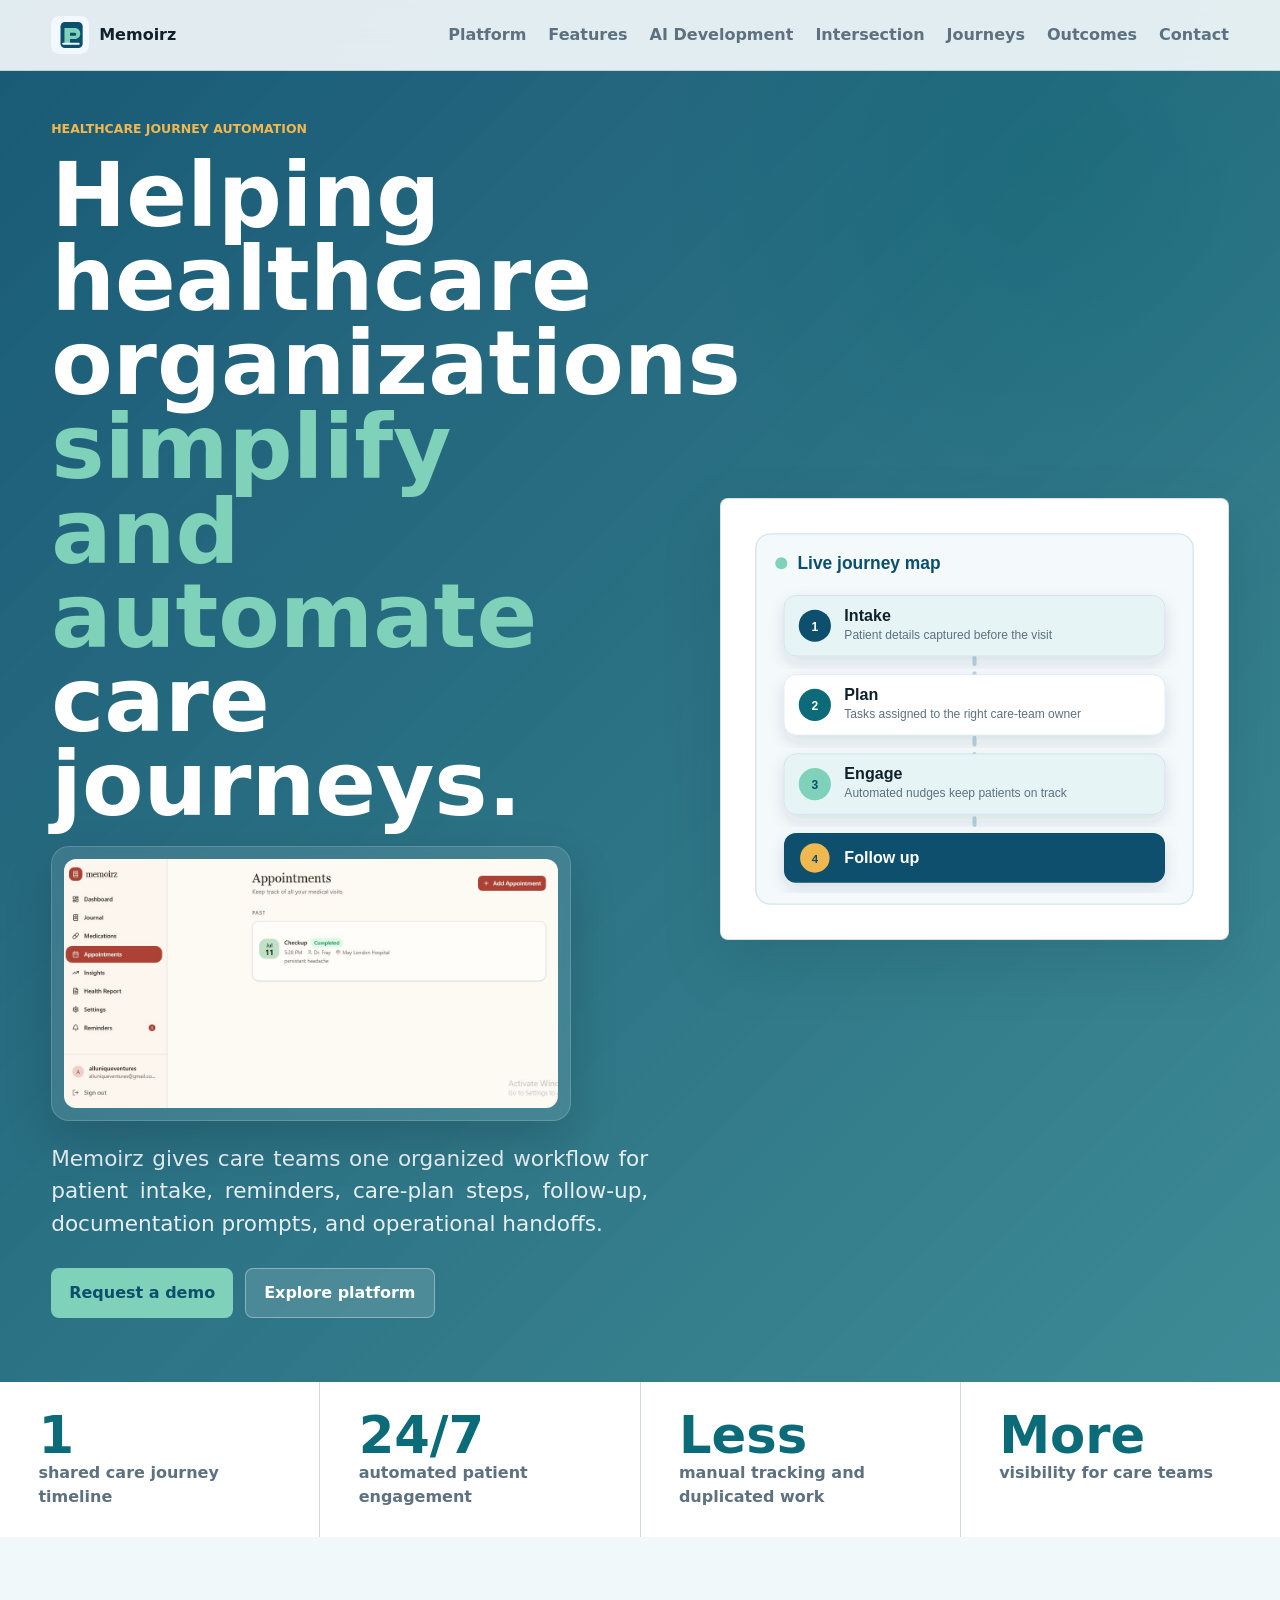
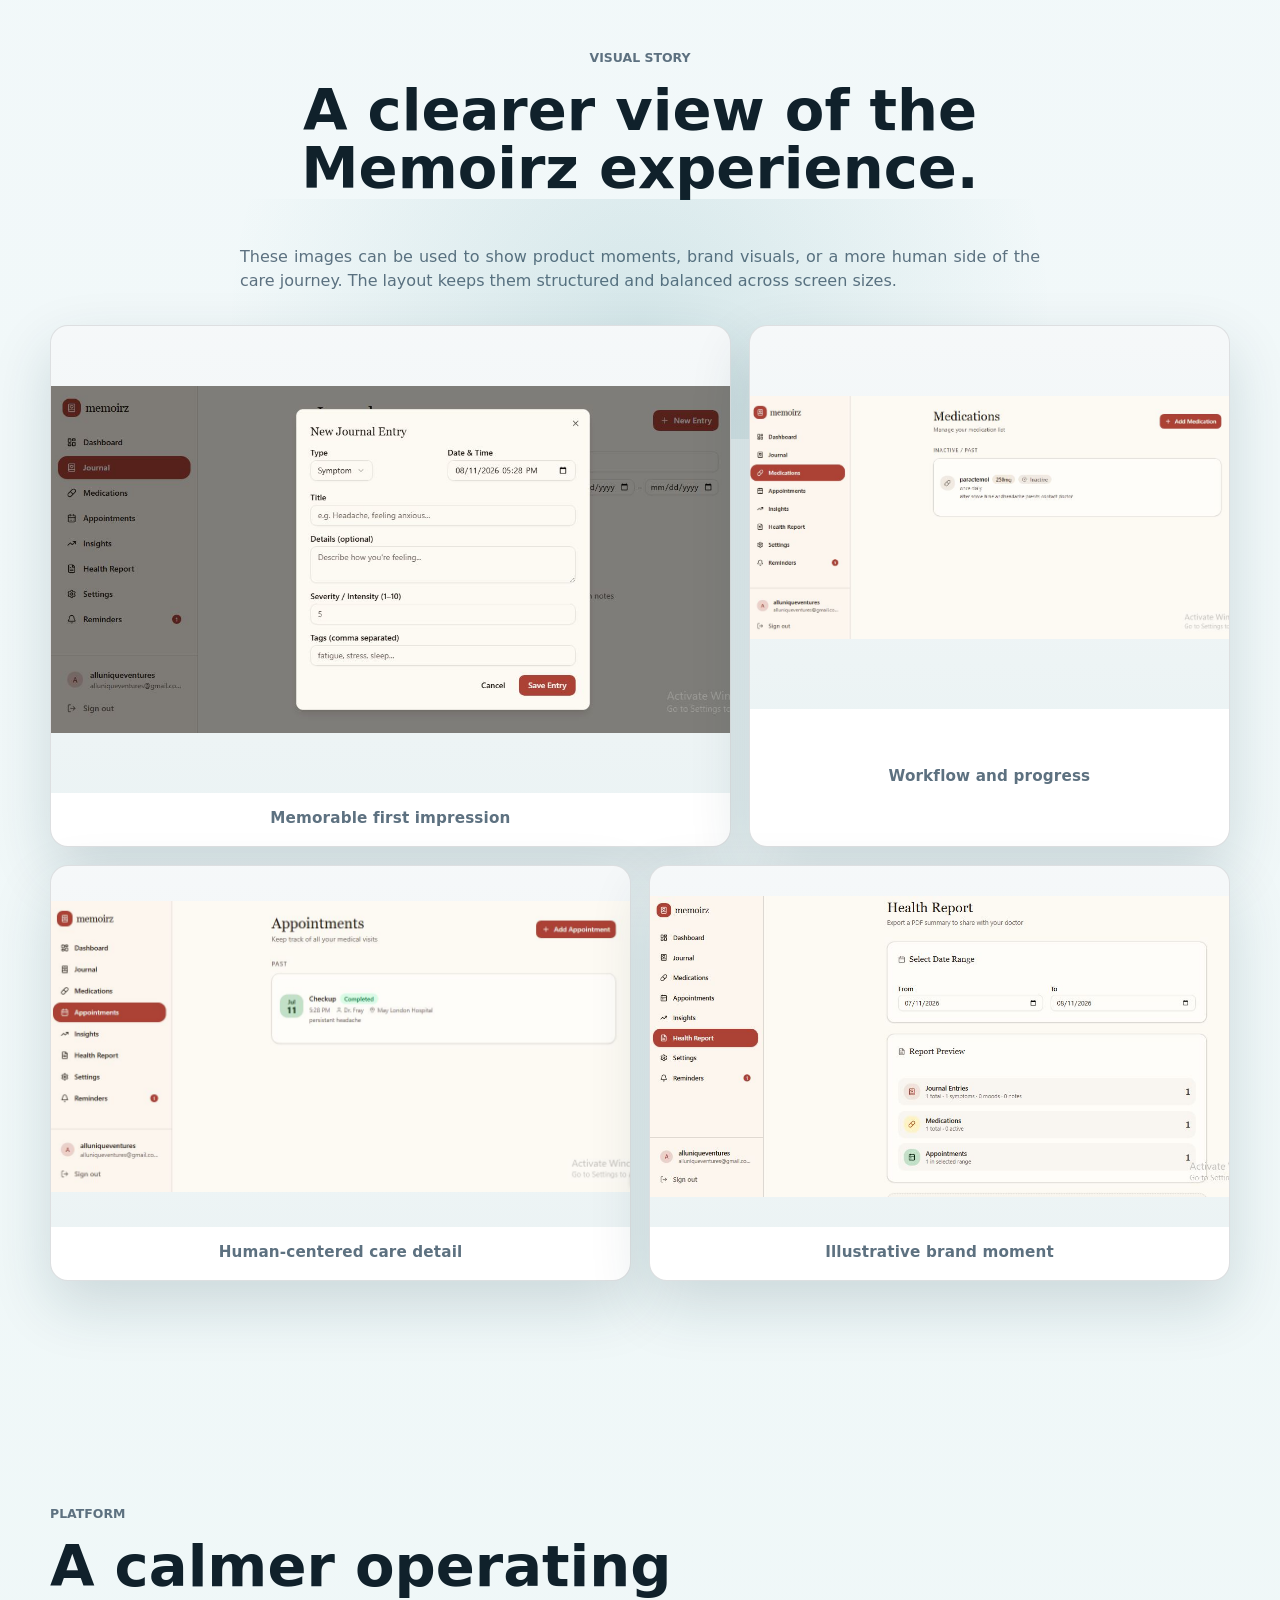
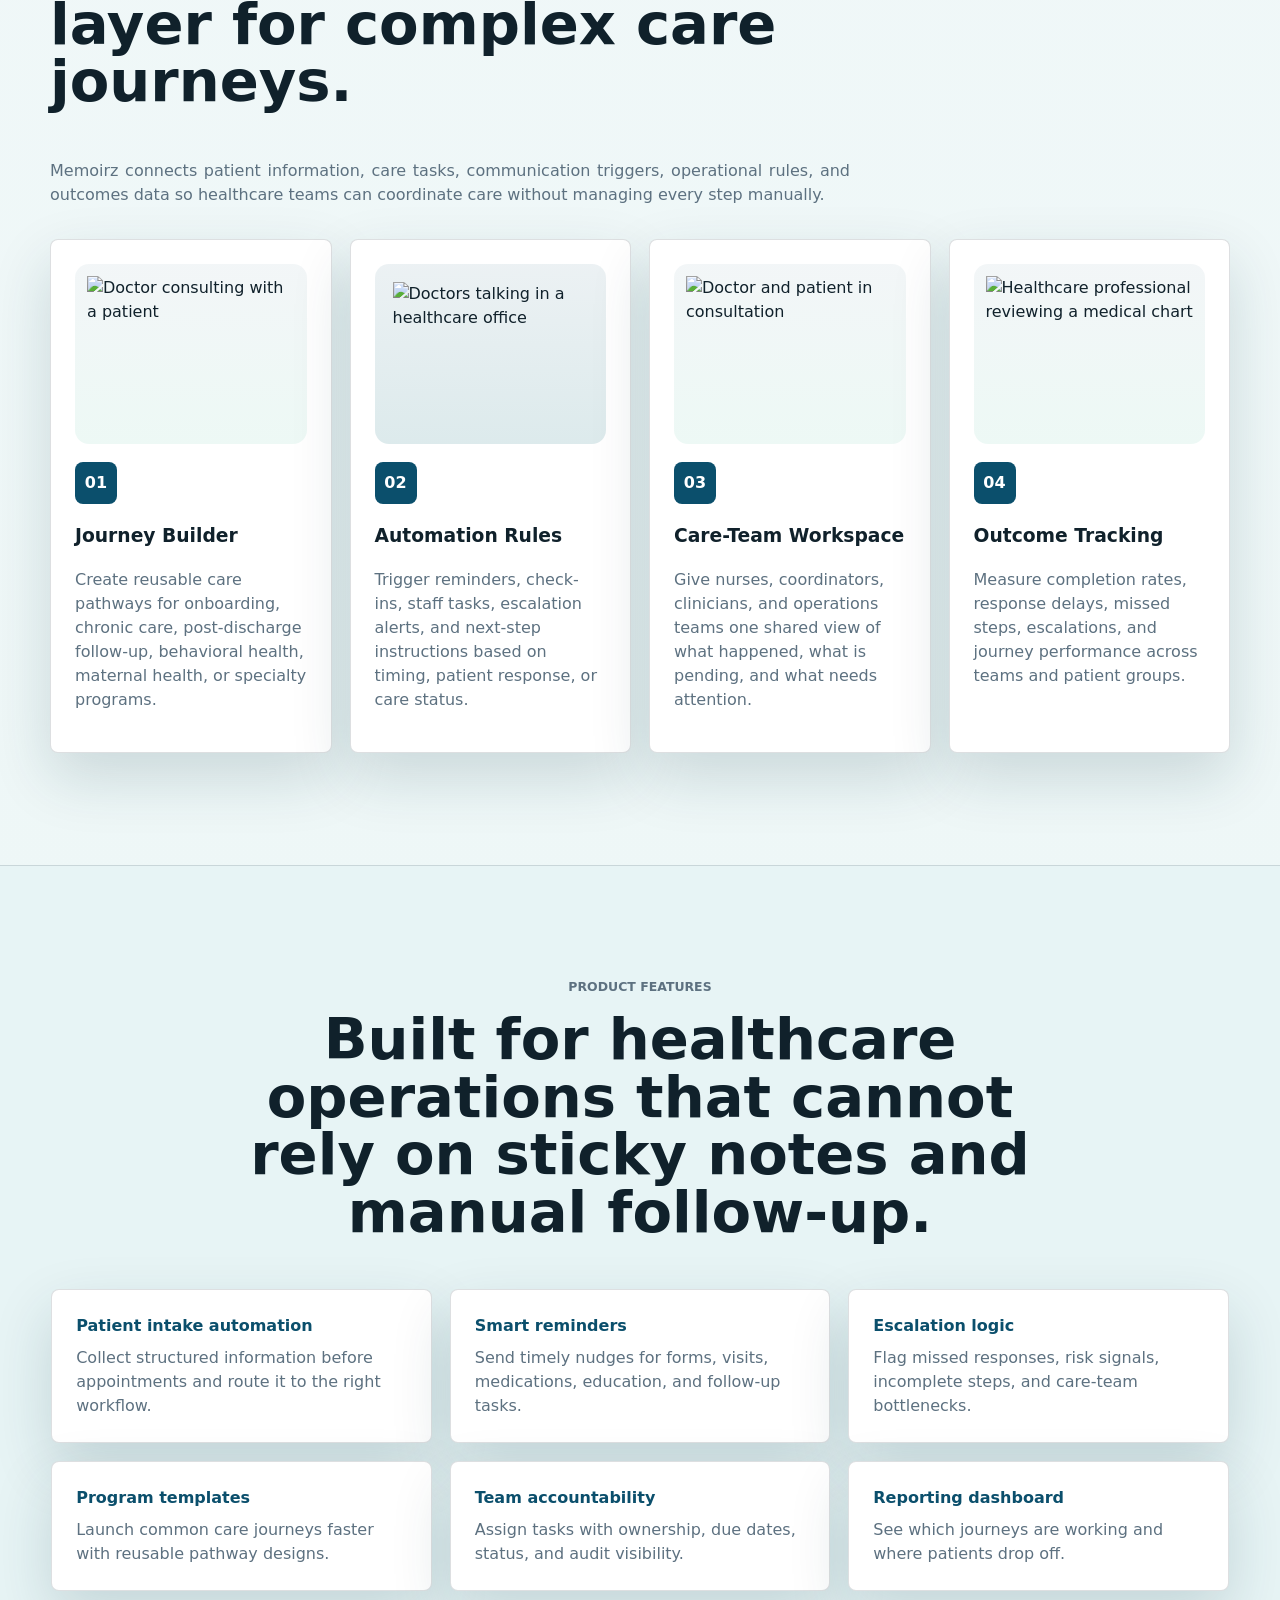
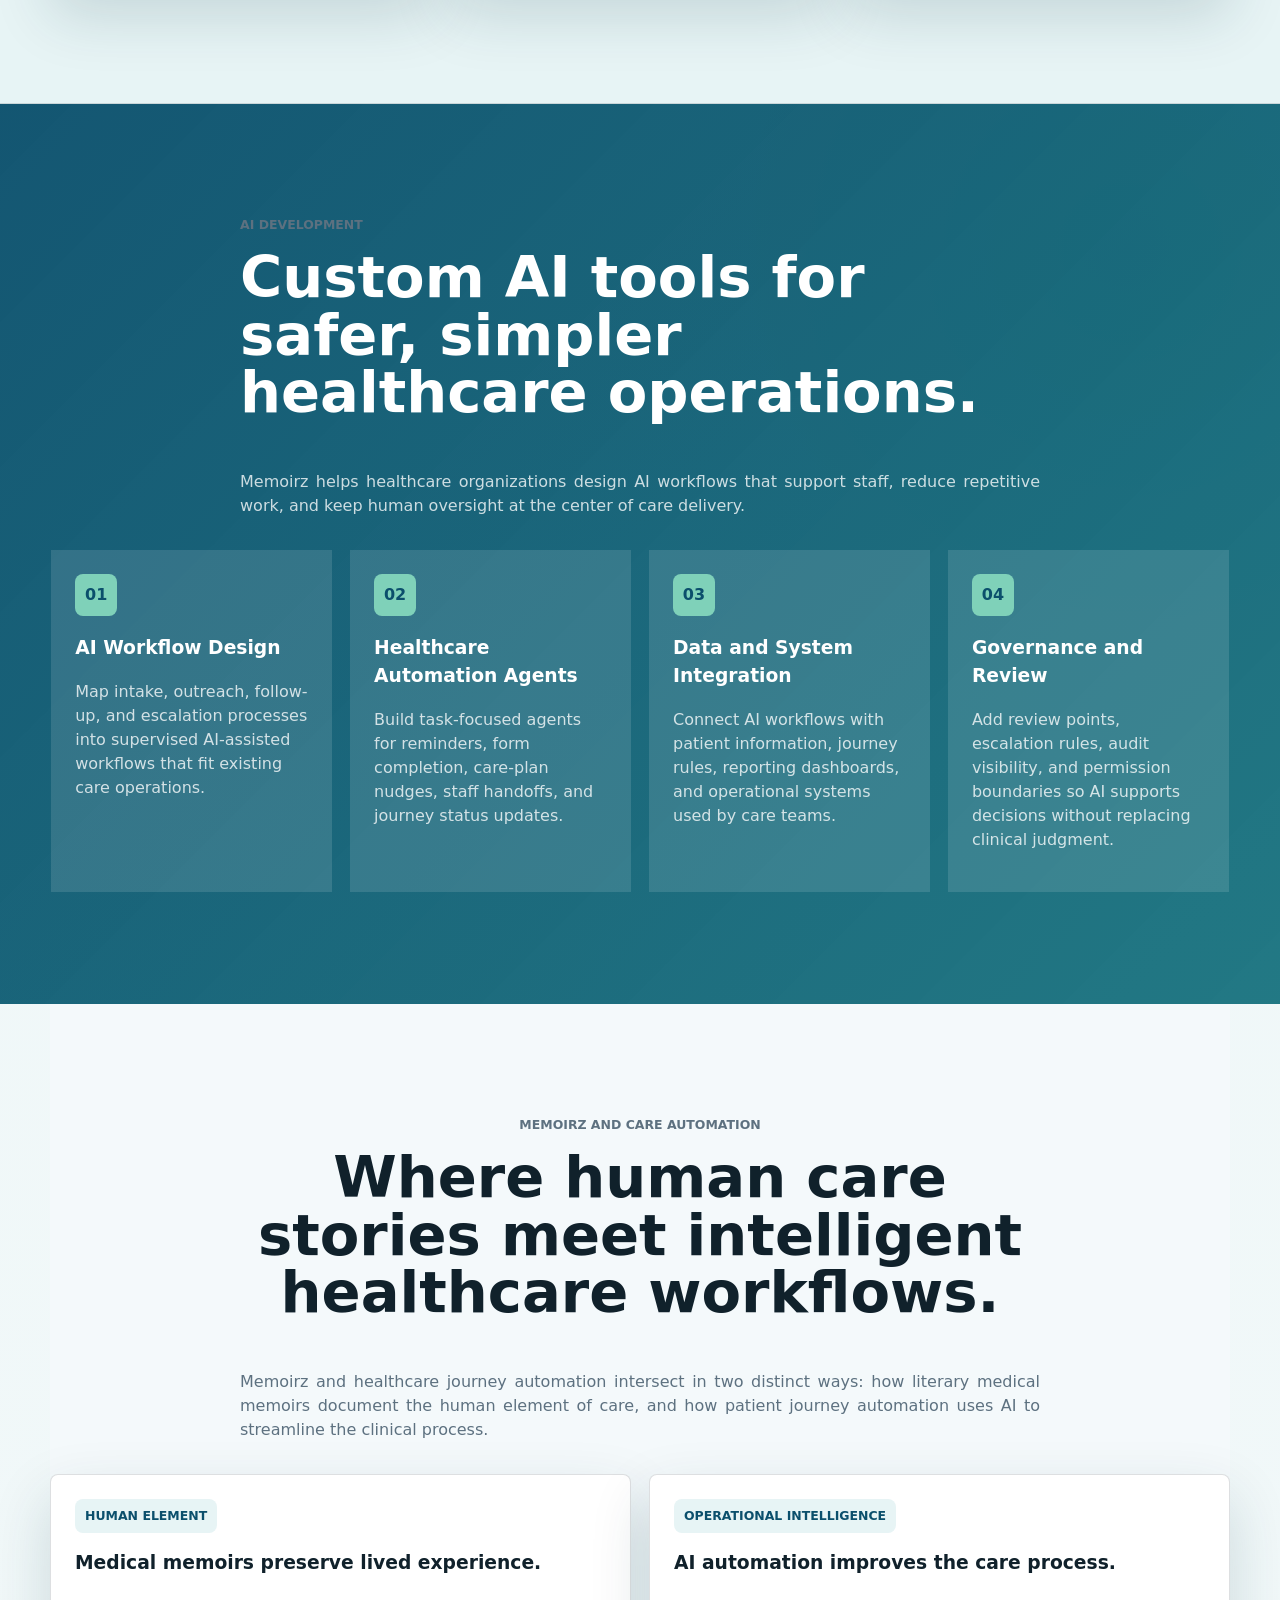
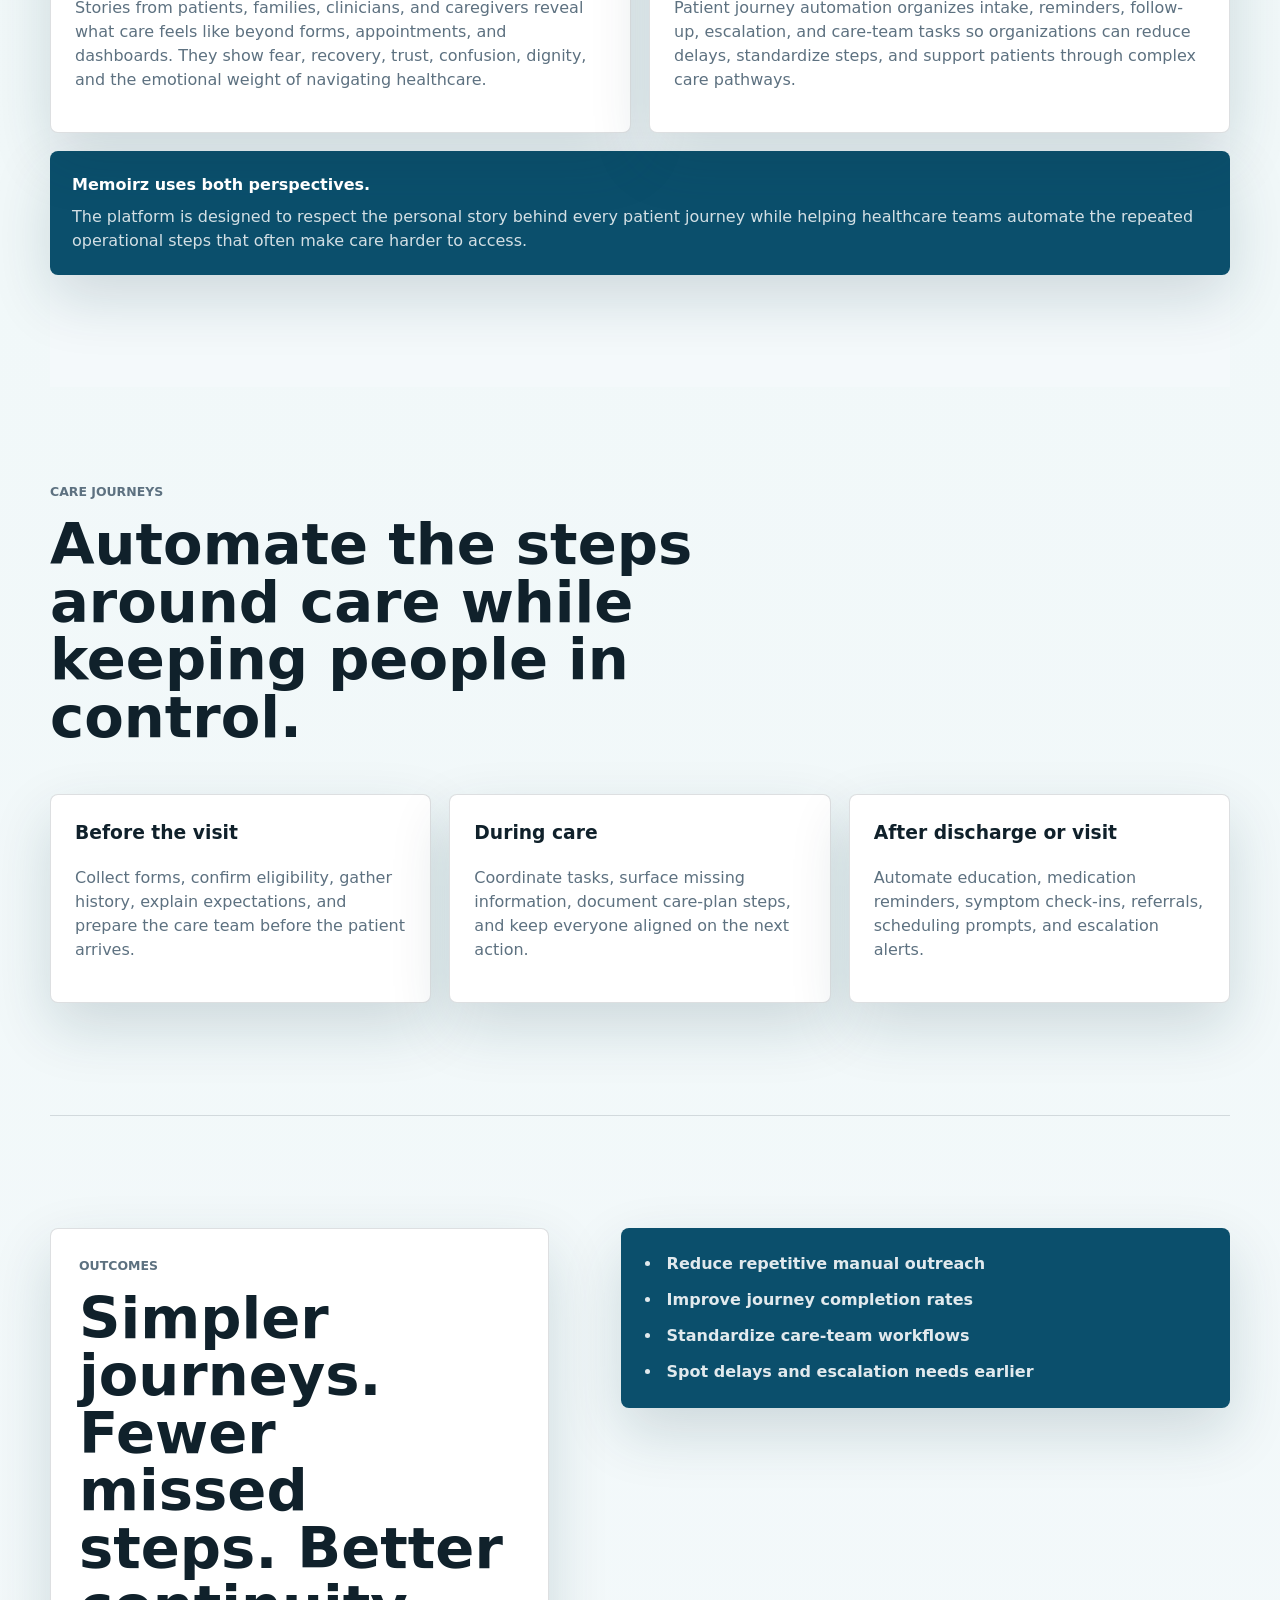
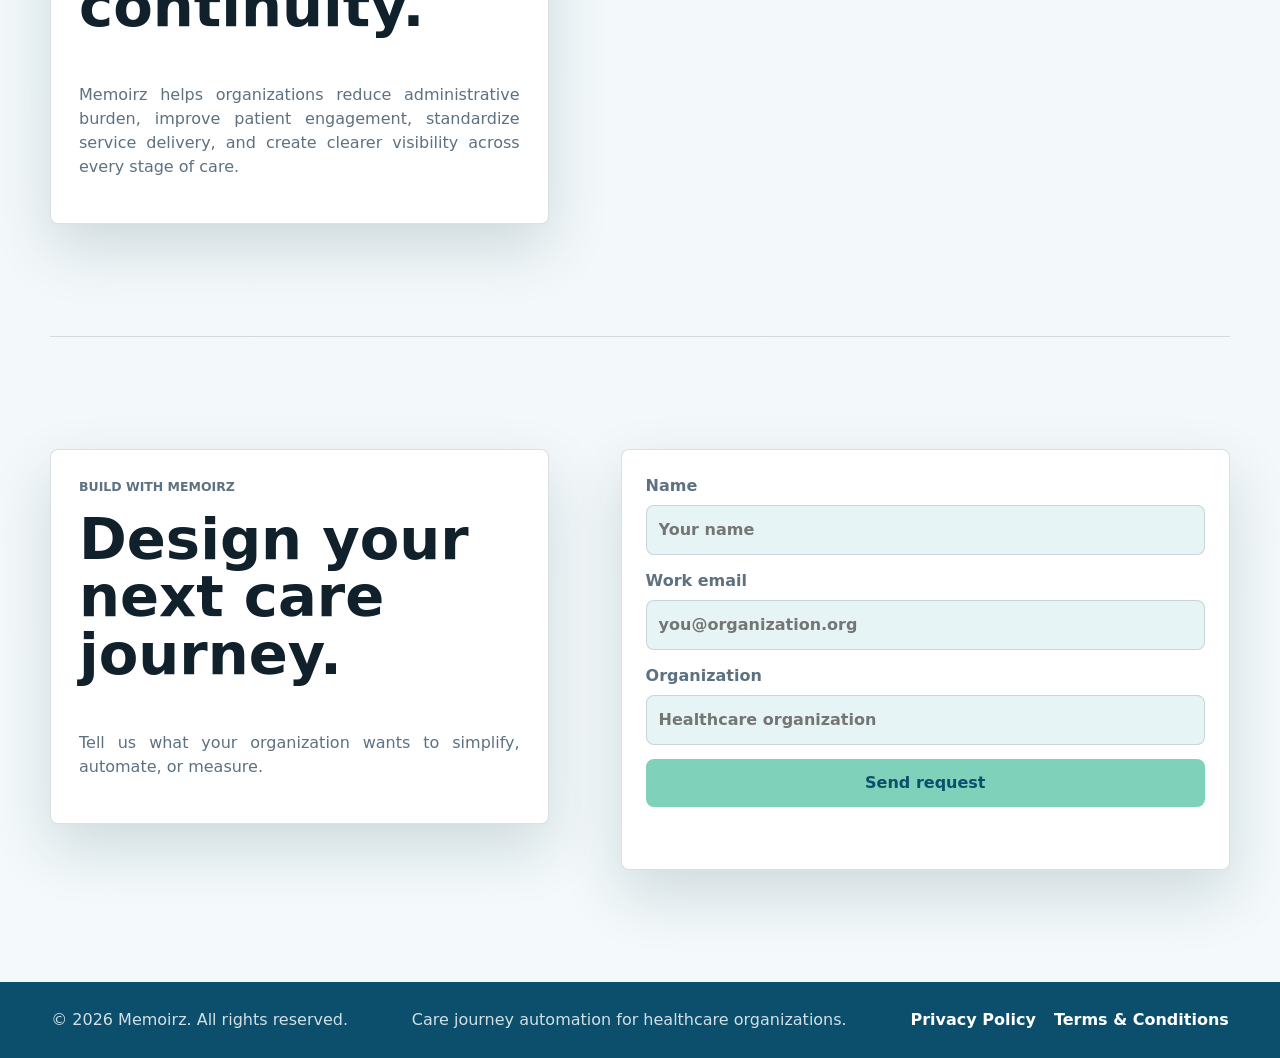
==== commit b87a6bbd: "Rename Memoirs to Memoirz" ====
--- a/index.html
+++ b/index.html
@@ -3,15 +3,15 @@
 <head>
   <meta charset="UTF-8">
   <meta name="viewport" content="width=device-width, initial-scale=1.0">
-  <title>Memoirs | Automated Care Journeys</title>
-  <meta name="description" content="Memoirs helps healthcare organizations simplify and automate care journeys across intake, engagement, follow-up, and care-team operations.">
+  <title>Memoirz | Automated Care Journeys</title>
+  <meta name="description" content="Memoirz helps healthcare organizations simplify and automate care journeys across intake, engagement, follow-up, and care-team operations.">
   <link rel="stylesheet" href="styles.css">
 </head>
 <body>
   <header class="site-header">
-    <a class="brand" href="#top" aria-label="Memoirs home">
+    <a class="brand" href="#top" aria-label="Memoirz home">
       <img src="logo.svg" alt="" aria-hidden="true">
-      <span>Memoirs</span>
+      <span>Memoirz</span>
     </a>
     <nav class="nav-links" aria-label="Main navigation">
       <a href="#platform">Platform</a>
@@ -33,10 +33,10 @@
           <span>simplify and automate</span>
           <span>care journeys.</span>
         </h1>
-        <div class="hero-inline-image" aria-label="Memoirs visual image">
-          <img src="m3.JPG" alt="Memoirs visual showing a healthcare journey moment">
+        <div class="hero-inline-image" aria-label="Memoirz visual image">
+          <img src="m3.JPG" alt="Memoirz visual showing a healthcare journey moment">
         </div>
-        <p>Memoirs gives care teams one organized workflow for patient intake, reminders, care-plan steps, follow-up, documentation prompts, and operational handoffs.</p>
+        <p>Memoirz gives care teams one organized workflow for patient intake, reminders, care-plan steps, follow-up, documentation prompts, and operational handoffs.</p>
         <div class="hero-actions">
           <a class="button primary" href="#contact">Request a demo</a>
           <a class="button secondary" href="#platform">Explore platform</a>
@@ -47,7 +47,7 @@
       </div>
     </section>
 
-    <section class="metrics" aria-label="Memoirs product focus">
+    <section class="metrics" aria-label="Memoirz product focus">
       <div><strong>1</strong><span>shared care journey timeline</span></div>
       <div><strong>24/7</strong><span>automated patient engagement</span></div>
       <div><strong>Less</strong><span>manual tracking and duplicated work</span></div>
@@ -57,24 +57,24 @@
     <section class="section gallery-section" aria-labelledby="gallery-title">
       <div class="section-heading centered-heading">
         <p class="eyebrow">Visual Story</p>
-        <h2 id="gallery-title">A clearer view of the Memoirs experience.</h2>
+        <h2 id="gallery-title">A clearer view of the Memoirz experience.</h2>
         <p>These images can be used to show product moments, brand visuals, or a more human side of the care journey. The layout keeps them structured and balanced across screen sizes.</p>
       </div>
       <div class="image-grid">
         <figure class="image-card image-card-large">
-          <img src="m1.JPG" alt="Memoirs visual 1">
+          <img src="m1.JPG" alt="Memoirz visual 1">
           <figcaption>Memorable first impression</figcaption>
         </figure>
         <figure class="image-card">
-          <img src="m2.JPG" alt="Memoirs visual 2">
+          <img src="m2.JPG" alt="Memoirz visual 2">
           <figcaption>Workflow and progress</figcaption>
         </figure>
         <figure class="image-card">
-          <img src="m3.JPG" alt="Memoirs visual 3">
+          <img src="m3.JPG" alt="Memoirz visual 3">
           <figcaption>Human-centered care detail</figcaption>
         </figure>
         <figure class="image-card">
-          <img src="m4.JPG" alt="Memoirs visual 4">
+          <img src="m4.JPG" alt="Memoirz visual 4">
           <figcaption>Illustrative brand moment</figcaption>
         </figure>
       </div>
@@ -84,7 +84,7 @@
       <div class="section-heading">
         <p class="eyebrow">Platform</p>
         <h2>A calmer operating layer for complex care journeys.</h2>
-        <p>Memoirs connects patient information, care tasks, communication triggers, operational rules, and outcomes data so healthcare teams can coordinate care without managing every step manually.</p>
+        <p>Memoirz connects patient information, care tasks, communication triggers, operational rules, and outcomes data so healthcare teams can coordinate care without managing every step manually.</p>
       </div>
       <div class="platform-grid">
         <article>
@@ -141,7 +141,7 @@
       <div class="section-heading">
         <p class="eyebrow">AI Development</p>
         <h2>Custom AI tools for safer, simpler healthcare operations.</h2>
-        <p>Memoirs helps healthcare organizations design AI workflows that support staff, reduce repetitive work, and keep human oversight at the center of care delivery.</p>
+        <p>Memoirz helps healthcare organizations design AI workflows that support staff, reduce repetitive work, and keep human oversight at the center of care delivery.</p>
       </div>
       <div class="ai-development-grid">
         <article>
@@ -169,9 +169,9 @@
 
     <section class="intersection-section" id="intersection">
       <div class="section-heading centered-heading">
-        <p class="eyebrow">Memoirs and Care Automation</p>
+        <p class="eyebrow">Memoirz and Care Automation</p>
         <h2>Where human care stories meet intelligent healthcare workflows.</h2>
-        <p>Memoirs and healthcare journey automation intersect in two distinct ways: how literary medical memoirs document the human element of care, and how patient journey automation uses AI to streamline the clinical process.</p>
+        <p>Memoirz and healthcare journey automation intersect in two distinct ways: how literary medical memoirs document the human element of care, and how patient journey automation uses AI to streamline the clinical process.</p>
       </div>
       <div class="intersection-grid">
         <article>
@@ -186,7 +186,7 @@
         </article>
       </div>
       <div class="intersection-note">
-        <strong>Memoirs uses both perspectives.</strong>
+        <strong>Memoirz uses both perspectives.</strong>
         <p>The platform is designed to respect the personal story behind every patient journey while helping healthcare teams automate the repeated operational steps that often make care harder to access.</p>
       </div>
     </section>
@@ -216,7 +216,7 @@
       <div class="outcomes-copy">
         <p class="eyebrow">Outcomes</p>
         <h2>Simpler journeys. Fewer missed steps. Better continuity.</h2>
-        <p>Memoirs helps organizations reduce administrative burden, improve patient engagement, standardize service delivery, and create clearer visibility across every stage of care.</p>
+        <p>Memoirz helps organizations reduce administrative burden, improve patient engagement, standardize service delivery, and create clearer visibility across every stage of care.</p>
       </div>
       <ul>
         <li>Reduce repetitive manual outreach</li>
@@ -228,7 +228,7 @@
 
     <section class="contact-section" id="contact">
       <div class="contact-copy">
-        <p class="eyebrow">Build With Memoirs</p>
+        <p class="eyebrow">Build With Memoirz</p>
         <h2>Design your next care journey.</h2>
         <p>Tell us what your organization wants to simplify, automate, or measure.</p>
       </div>
@@ -243,7 +243,7 @@
   </main>
 
   <footer class="site-footer">
-    <span>&copy; 2026 Memoirs. All rights reserved.</span>
+    <span>&copy; 2026 Memoirz. All rights reserved.</span>
     <span>Care journey automation for healthcare organizations.</span>
     <nav class="footer-links" aria-label="Footer navigation">
       <a href="privacy.html">Privacy Policy</a>
--- a/styles.css
+++ b/styles.css
@@ -394,9 +394,9 @@
 .card-media {
   display: grid;
   place-items: center;
-  margin: -8px -8px 18px;
+  margin: 0 0 18px;
   padding: 12px;
-  min-height: 170px;
+  min-height: 180px;
   background: linear-gradient(180deg, rgba(11, 79, 108, 0.05), rgba(127, 209, 185, 0.14));
   border-radius: 14px;
   overflow: hidden;
@@ -406,7 +406,7 @@
   display: block;
   width: 100%;
   height: 100%;
-  max-height: 170px;
+  max-height: 156px;
   object-fit: contain;
   object-position: center;
 }
@@ -689,11 +689,11 @@
   }
 
   .card-media {
-    min-height: 150px;
+    min-height: 160px;
   }
 
   .card-media img {
-    max-height: 150px;
+    max-height: 136px;
   }
 }
 
@@ -732,11 +732,10 @@
   }
 
   .card-media {
-    min-height: 130px;
-    margin: -4px -4px 16px;
+    min-height: 140px;
   }
 
   .card-media img {
-    max-height: 130px;
-  }
-}
+    max-height: 120px;
+  }
+}
